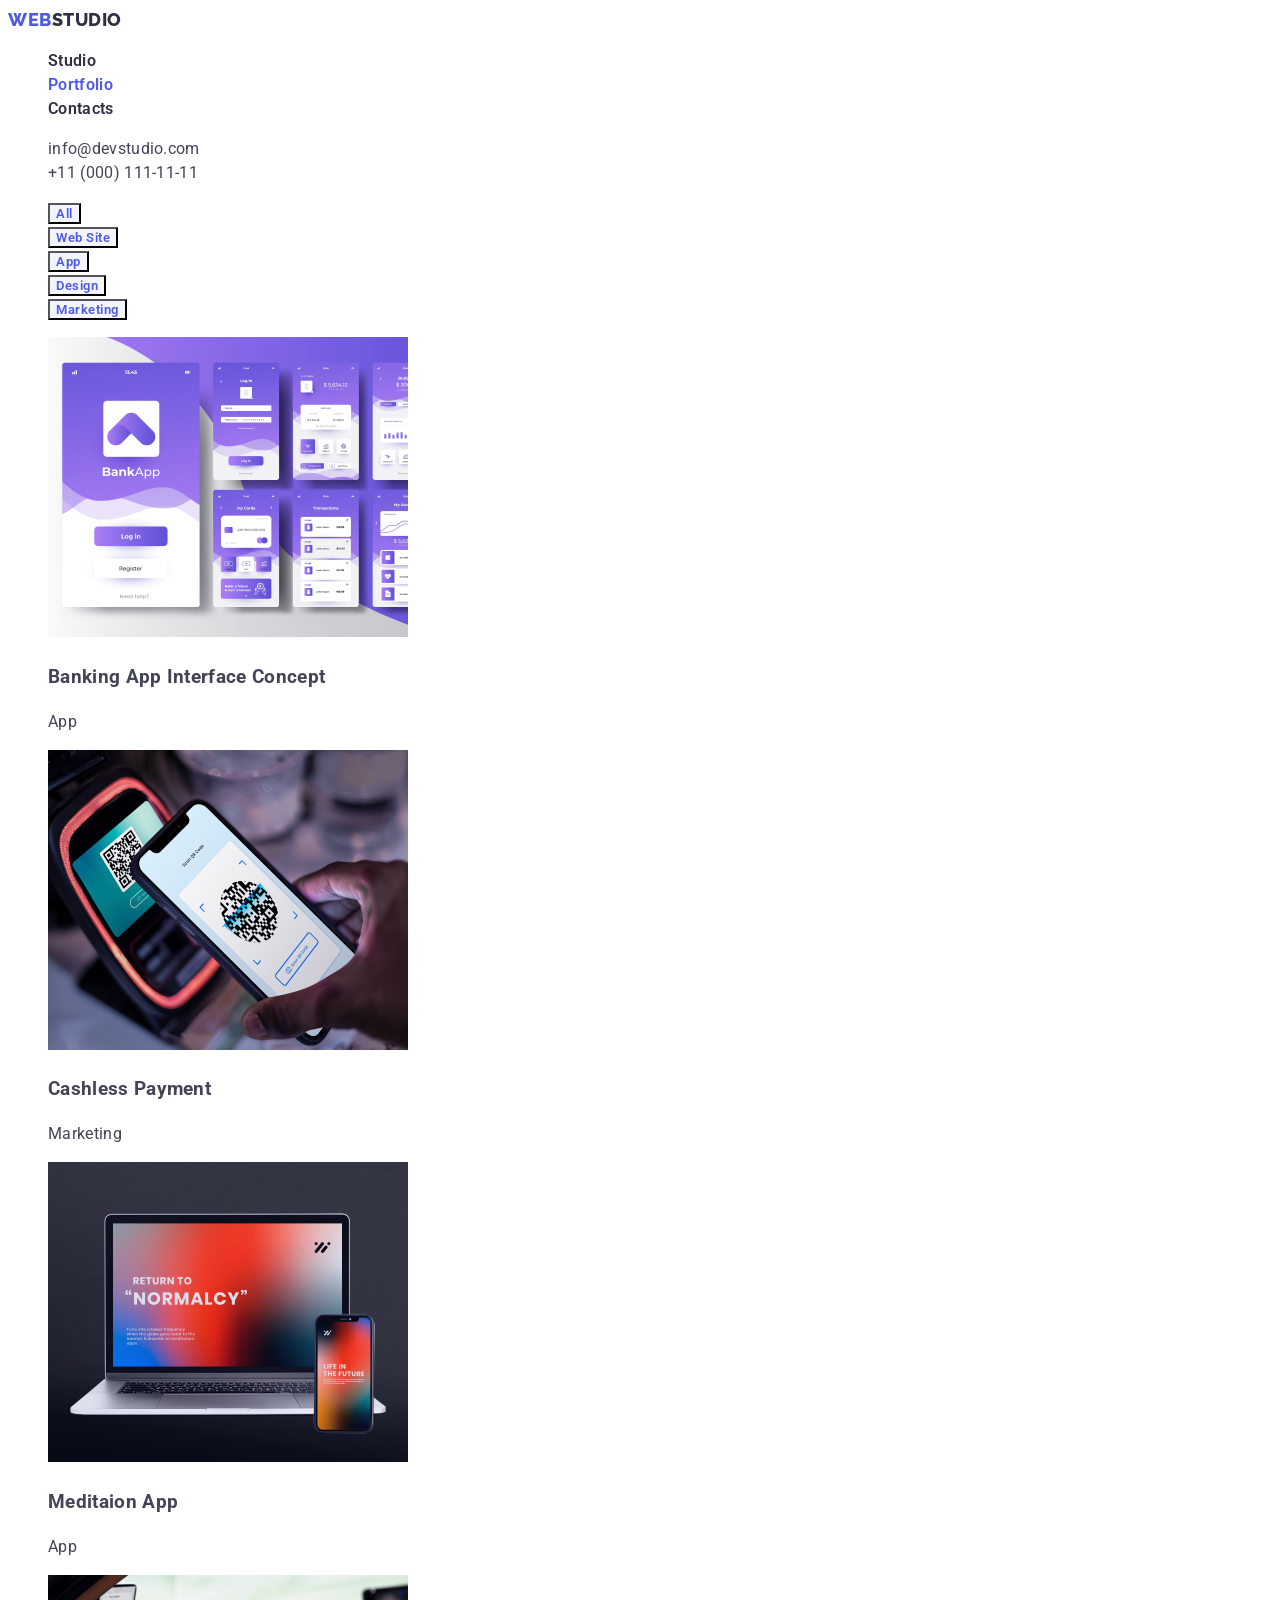
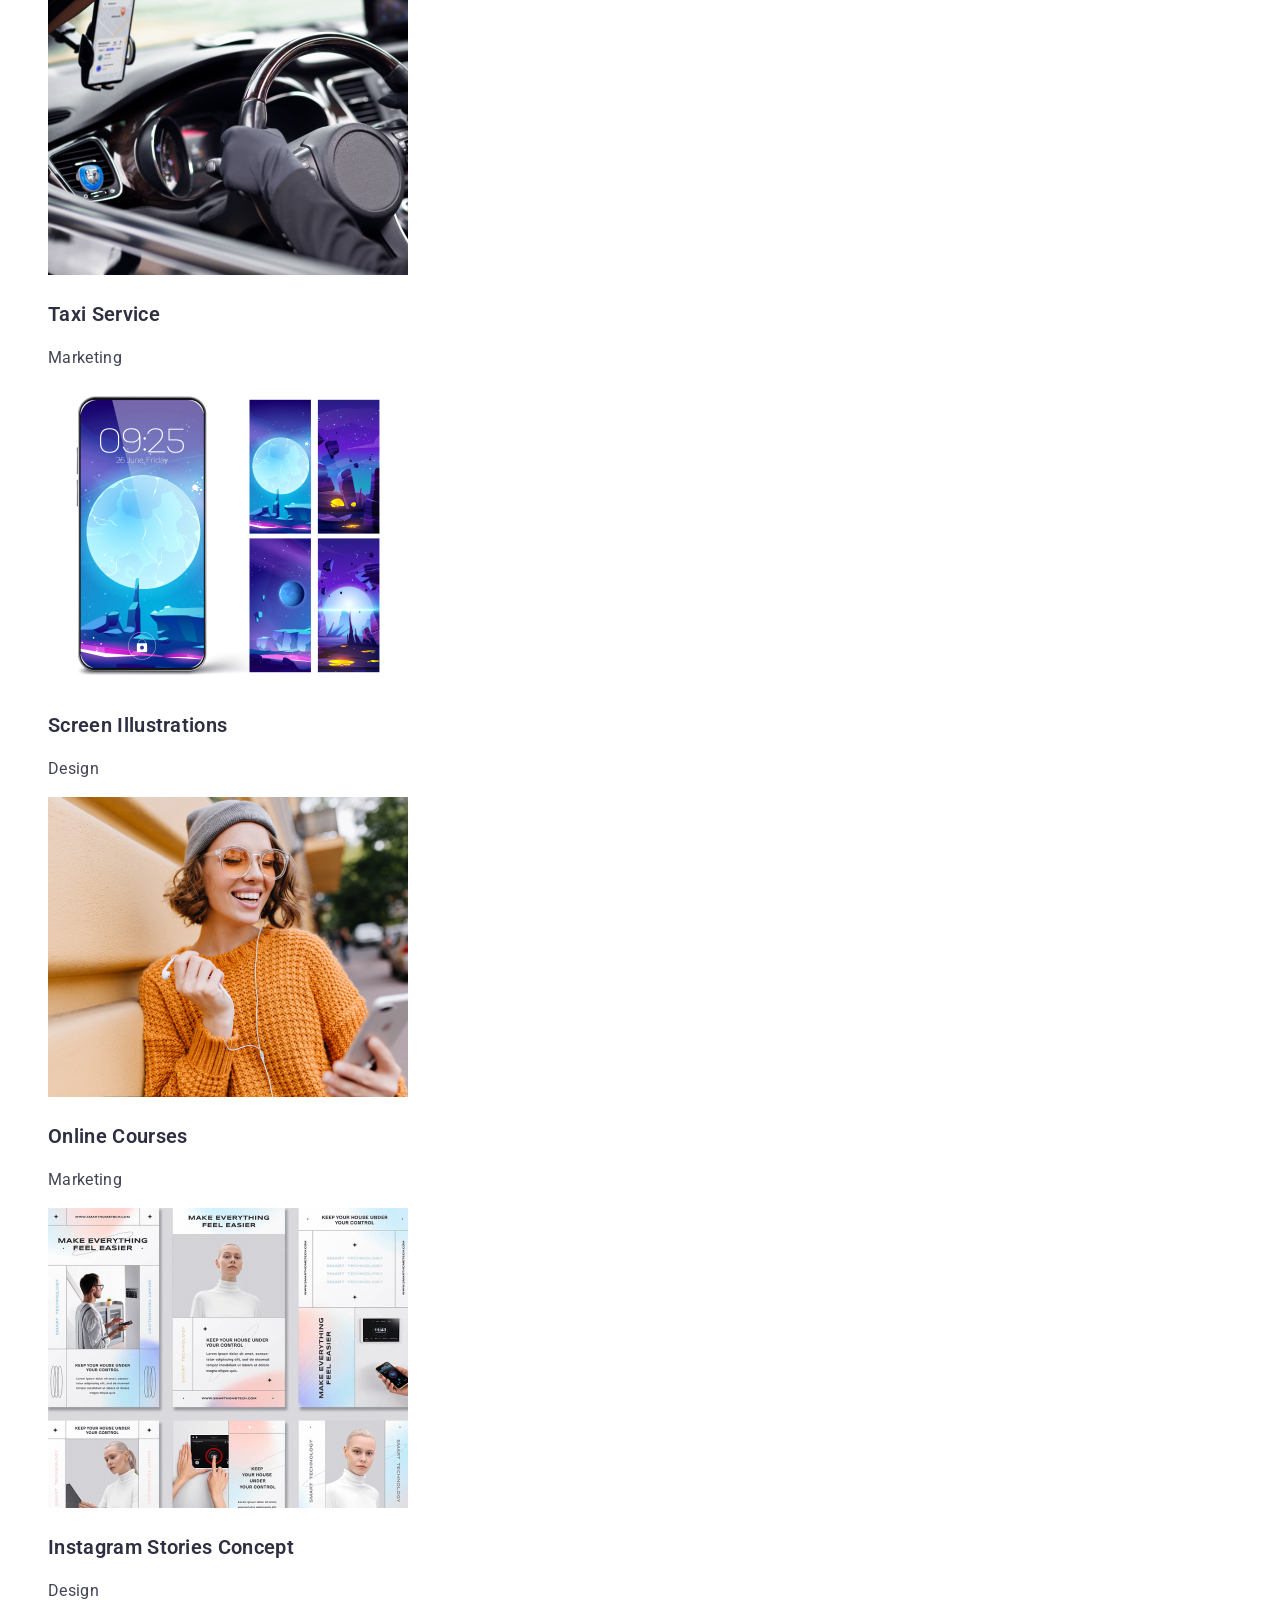
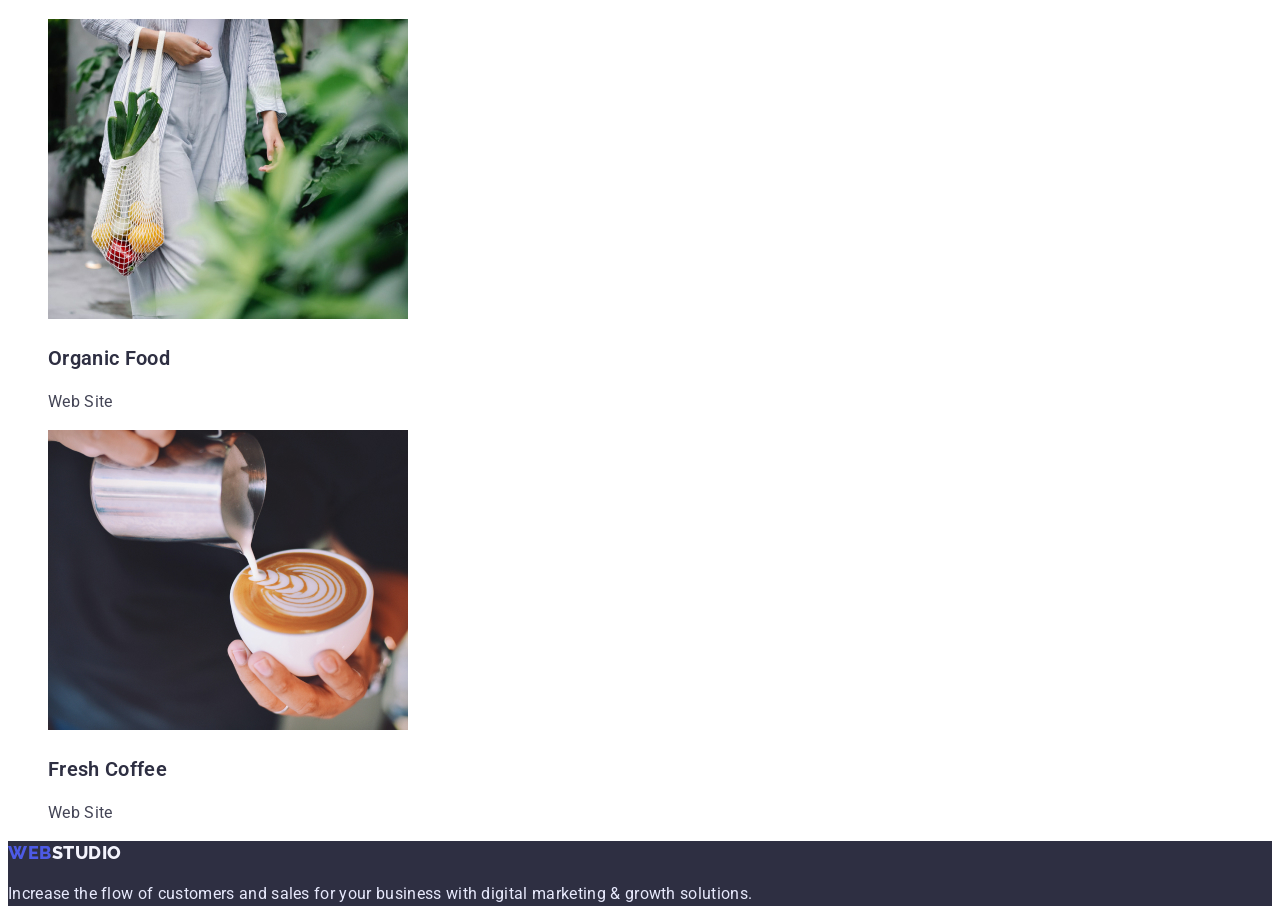
==== portfoilo.html @ b8b83fed "previous HW" ====
<!DOCTYPE html>
<html lang="en">
  <head>
    <meta charset="UTF-8" />
    <meta http-equiv="X-UA-Compatible" content="IE=edge" />
    <meta name="viewport" content="width=device-width, initial-scale=1.0" />
    <title>Document</title>
    <link rel="preconnect" href="https://fonts.googleapis.com" />
    <link rel="preconnect" href="https://fonts.gstatic.com" crossorigin />
    <link
      href="https://fonts.googleapis.com/css2?family=Raleway:wght@800&family=Roboto:wght@400;500;700;900&display=swap"
      rel="stylesheet"
    />
    <link rel="stylesheet" href="css/styles.css" />
  </head>
  <body>
    <header class="page-header">
      <nav>
        <!--Logo-->
        <a class="logo" href="./index.html">
          <span class="logo-part">Web</span>studio
        </a>
        <!--Navigation-->
        <ul class="site-nav list">
          <li><a href="./index.html" class="link">Studio</a></li>
          <li><a href="./portfoilo.html" class="link current">Portfolio</a></li>
          <li><a href="/" class="link">Contacts</a></li>
        </ul>
      </nav>
      <!--Contacts-->
      <ul class="contacts list">
        <li>
          <a href="mailto:info@devstudio.com" class="contacts-link"
            >info@devstudio.com</a
          >
        </li>
        <li>
          <a href="tel:+110001111111" class="contacts-link"
            >+11 (000) 111-11-11</a
          >
        </li>
      </ul>
    </header>

    <main>
      <section class="section">
        <h1 class="section-title secret-name">Portfolio</h1>
        <!--Filter-->
        <h2 class="section-title secret-name">Navigation</h2>
        <ul class="filter list">
          <li><button class="button secondary" type="button">All</button></li>
          <li>
            <button class="button secondary" type="button">Web Site</button>
          </li>
          <li><button class="button secondary" type="button">App</button></li>
          <li>
            <button class="button secondary" type="button">Design</button>
          </li>
          <li>
            <button class="button secondary" type="button">Marketing</button>
          </li>
        </ul>
        <!-- Work Illustrations -->
        <h2 class="section-title secret-name">Works</h2>
        <ul class="work-list list">
          <li>
            <img
              src="./images/banking_app.jpg"
              alt="Interface of banking app"
              width="360"
              height="300"
            />
            <h3>Banking App Interface Concept</h3>
            <p>App</p>
          </li>
          <li>
            <img
              src="./images/qr.jpg"
              alt="Scanning QR code"
              width="360"
              height="300"
            />
            <h3>Cashless Payment</h3>
            <p>Marketing</p>
          </li>
          <li>
            <img
              src="./images/meditaion_app_on_iphone_and_macbook.jpg"
              alt="App on gadjets"
              width="360"
              height="300"
            />
            <h3>Meditaion App</h3>
            <p>App</p>
          </li>
          <li>
            <img
              src="./images/driver_in_car.jpg"
              alt="Driver in taxi"
              width="360"
              height="300"
            />
            <h3 class="title">Taxi Service</h3>
            <p>Marketing</p>
          </li>
          <li>
            <img
              src="./images/screen_illustrations.jpg"
              alt="Screen Illustrations"
              width="360"
              height="300"
            />
            <h3 class="title">Screen Illustrations</h3>
            <p>Design</p>
          </li>
          <li>
            <img
              src="./images/girl_with_iphone.jpg"
              alt="Girl with iphone"
              width="360"
              height="300"
            />
            <h3 class="title">Online Courses</h3>
            <p>Marketing</p>
          </li>
          <li>
            <img
              src="./images/instagram_stories_concept.jpg"
              alt="Instagram Stories Concept"
              width="360"
              height="300"
            />
            <h3 class="title">Instagram Stories Concept</h3>
            <p>Design</p>
          </li>
          <li>
            <img
              src="./images/women_with_organic_food.jpg"
              alt="Women with organic food"
              width="360"
              height="300"
            />
            <h3 class="title">Organic Food</h3>
            <p>Web Site</p>
          </li>
          <li>
            <img
              src="./images/barista_making_coffe.jpg"
              alt="Barista making coffe"
              width="360"
              height="300"
            />
            <h3 class="title">Fresh Coffee</h3>
            <p>Web Site</p>
          </li>
        </ul>
      </section>
    </main>

    <footer class="footer">
      <!--Logo-->
      <a href="./index.html" class="footer-logo">
        <span class="logo-part">Web</span>studio
      </a>
      <p class="text">
        Increase the flow of customers and sales for your business with digital
        marketing & growth solutions.
      </p>
    </footer>
  </body>
</html>
---- css/styles.css ----
/* цвет основного текста #434455;
вторичный цвет текста #2E2F42;
белый #FFFFFF;
акцент #4D5AE5; 
Вторичный цвет фона #F4F4FD;
#E7E9FC;
*/

:root {
	--primary-text-color: #434455;
	--title-text-color: #2E2F42;
	--accent-color: #4D5AE5;
	--primary-white-color: #FFFFFF;
	--secondary-white-color: #F4F4FD;
	--footer-white-color: #E7E9FC;
	
	--main-font-family: Roboto,
		sans-serif;
	--main-font-size: 16px; 
	--main-line-height: 1.5;
	--section-title-font-size: 36px;
	--section-title-line-height: 1.11;
	--title-font-size: 20px;
	--title-line-height: 1.2;
	--main-letter-spacing: 0.02em;
	--btn-letter-spacing: 0.04em;
}

.list {
	list-style: none;
}

.secret-name {
	position: absolute;
	width: 1px;
	height: 1px;
	margin: -1px;
	padding: 0;
	overflow: hidden;
	border: 0;
	clip: rect(0 0 0 0);
}

body {
	color: var(--primary-text-color);
	background-color: var(--primary-white-color);
	font-family: var(--main-font-family);
	font-size: var(--main-font-size);
	line-height: var(--main-line-height);
	letter-spacing: var(--main-letter-spacing);
}

/* Logo */
.logo,
.footer-logo {
	color: var(--title-text-color);
	font-family: Raleway, sans-serif;
	font-weight: 800;
	font-size: 18px;
	line-height: 1.33;
	letter-spacing: 0.03em;
	text-transform: uppercase;
	text-decoration: none;
}

.logo-part {
	color: var(--accent-color);
}

/* Site nav */

.site-nav .link {
	color: var(--title-text-color);
	font-weight: 600;
	text-decoration: none;
}

.site-nav .link:hover,
.contacts-link:hover,
.site-nav .link:focus,
.contacts-link:focus {
	color: var(--accent-color);
}

.contacts-link {
	text-decoration: none;
	color: var(--primary-text-color)
}

.site-nav .link.current {
	color: var(--accent-color);
}

/* Index.html */

/* Hero */

.hero {
	background-color: var(--title-text-color);
}

.hero-title {
	color: var(--primary-white-color);
	font-weight: 600;
	font-size: 56px;
	line-height: 1.07;
	text-align: center;
}

/* Section */

.section-title {
	color: var(--title-text-color);
	font-weight: 600;
	font-size: var(--section-title-font-size);
	line-height: var(--section-title-line-height);
	text-align: center;
}

/* Features */

.descr-list .title {
	color: var(--title-text-color);
	font-weight: 600;
	font-size: var(--title-font-size);
	line-height: var(--title-line-height);
}


/* Our Team */

.team-list .title {
	color: var(--title-text-color);
	font-weight: 600;
	font-size: var(--title-font-size);
	line-height: var(--title-line-height);
}

.team {
	background-color: var(--secondary-white-color);
}

/* Portfolio.html */
/* Work Illustrations */

.work-list .title {
	color: var(--title-text-color);
	font-weight: 600;
	font-size: var(--title-font-size);
	line-height: var(--title-line-height);
}

/* Button */

.button {
	color: var(--title-text-color);
	background-color: var(--primary-white-color);
	font-family: inherit;
	cursor: pointer;
	font-weight: 600;
	letter-spacing: var(--btn-letter-spacing);
}

.button.primary {
	color: var(--primary-white-color);
	background-color: var(--accent-color);
}

.button.secondary {
	color: var(--accent-color);
	background-color: var(--secondary-white-color);
}

.button.primary:hover,
.button.primary:focus {
	color: var(--accent-color);
	background-color: var(--secondary-white-color)
}

.button.secondary:hover,
.button.secondary:focus {
	color: var(--primary-white-color);
	background-color: var(--accent-color);
}

/* Footer */

.footer-logo {
	color: var(--secondary-white-color);
}

.footer {
	background-color: var(--title-text-color);
}

.footer .text {
	color: var(--footer-white-color);
}
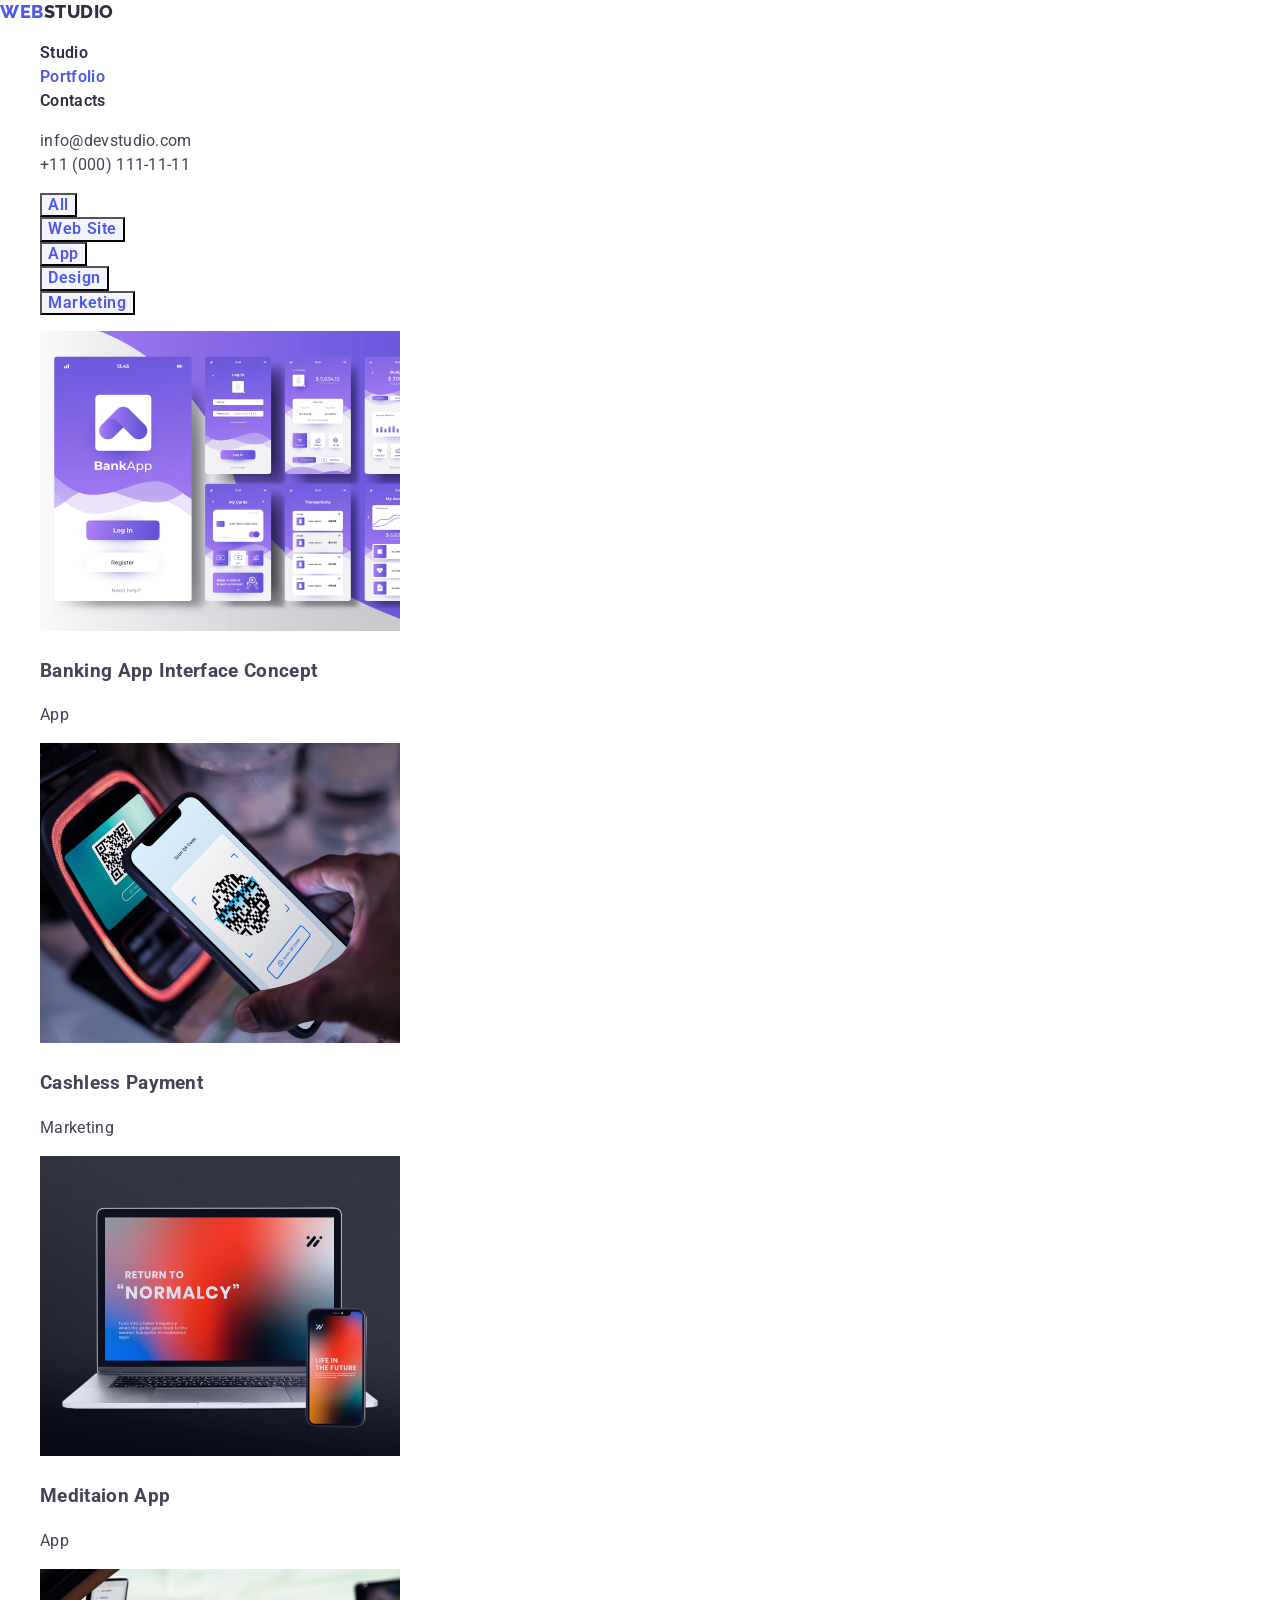
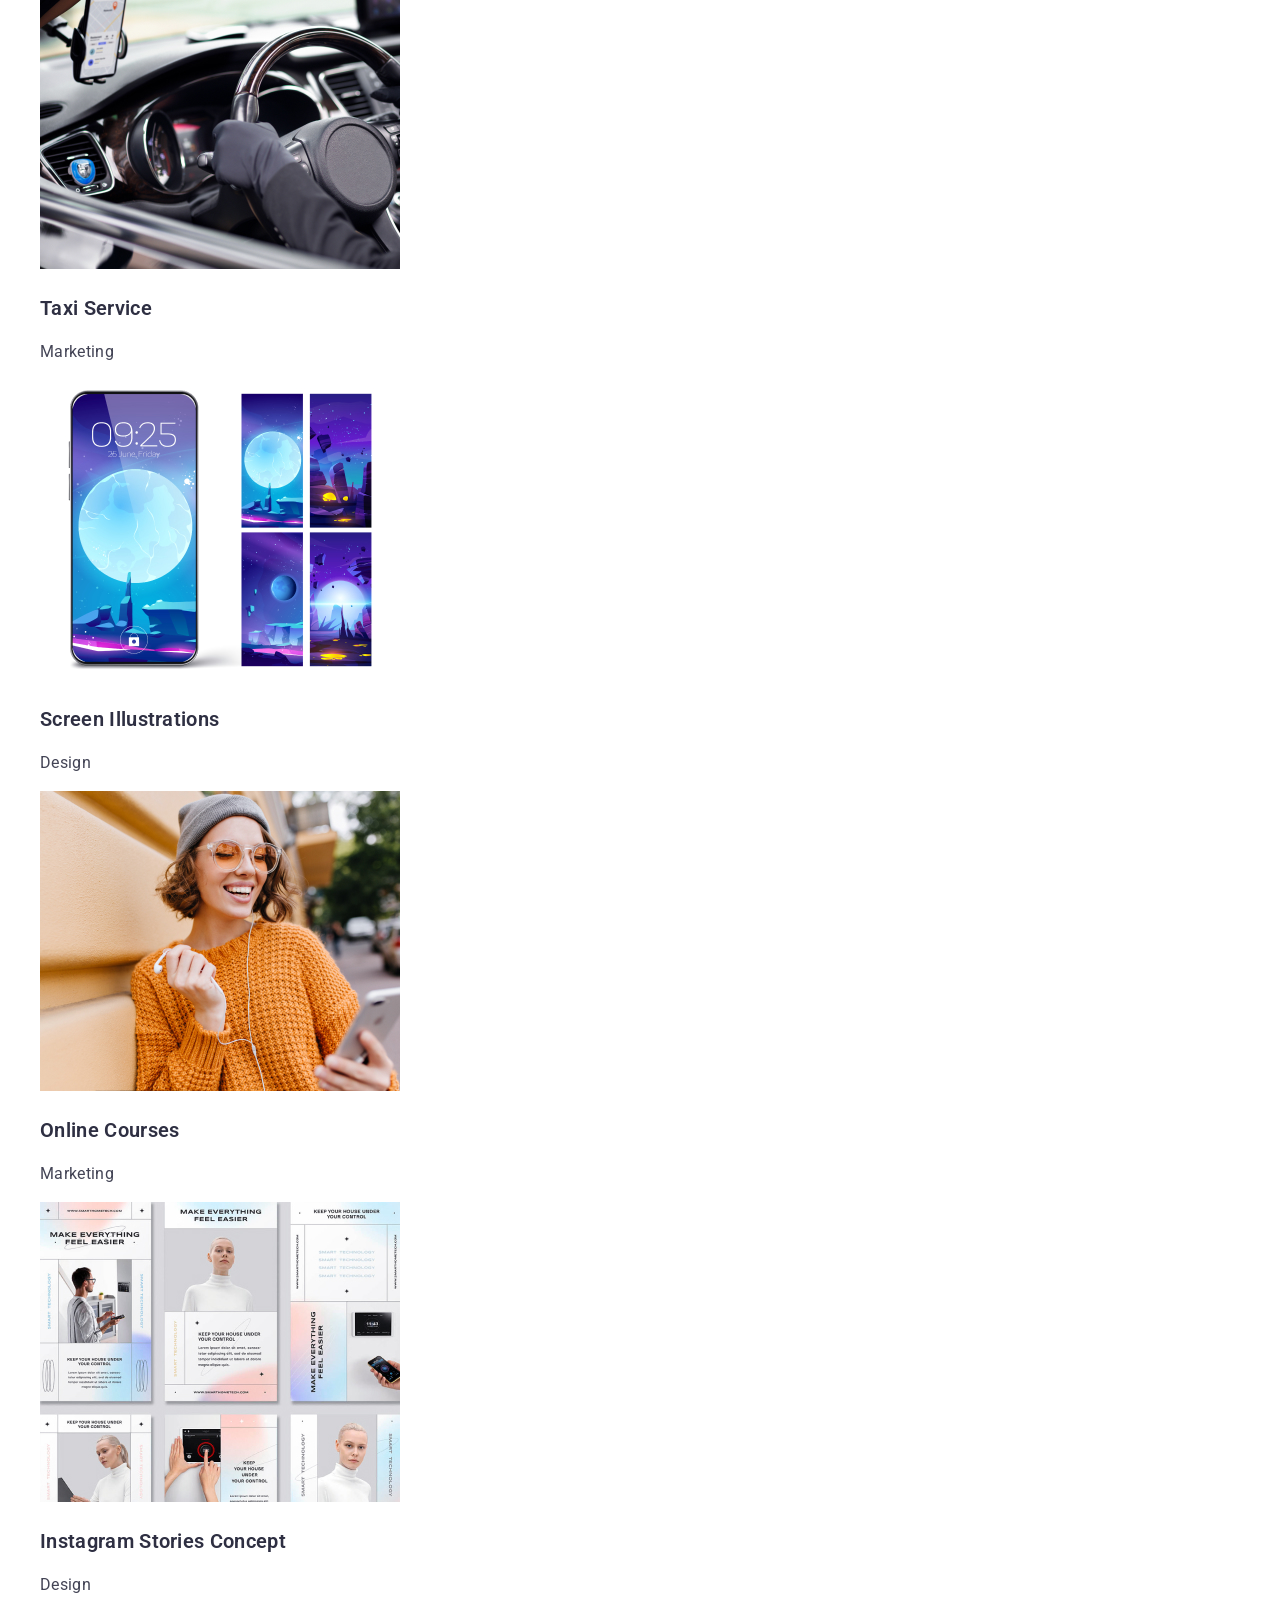
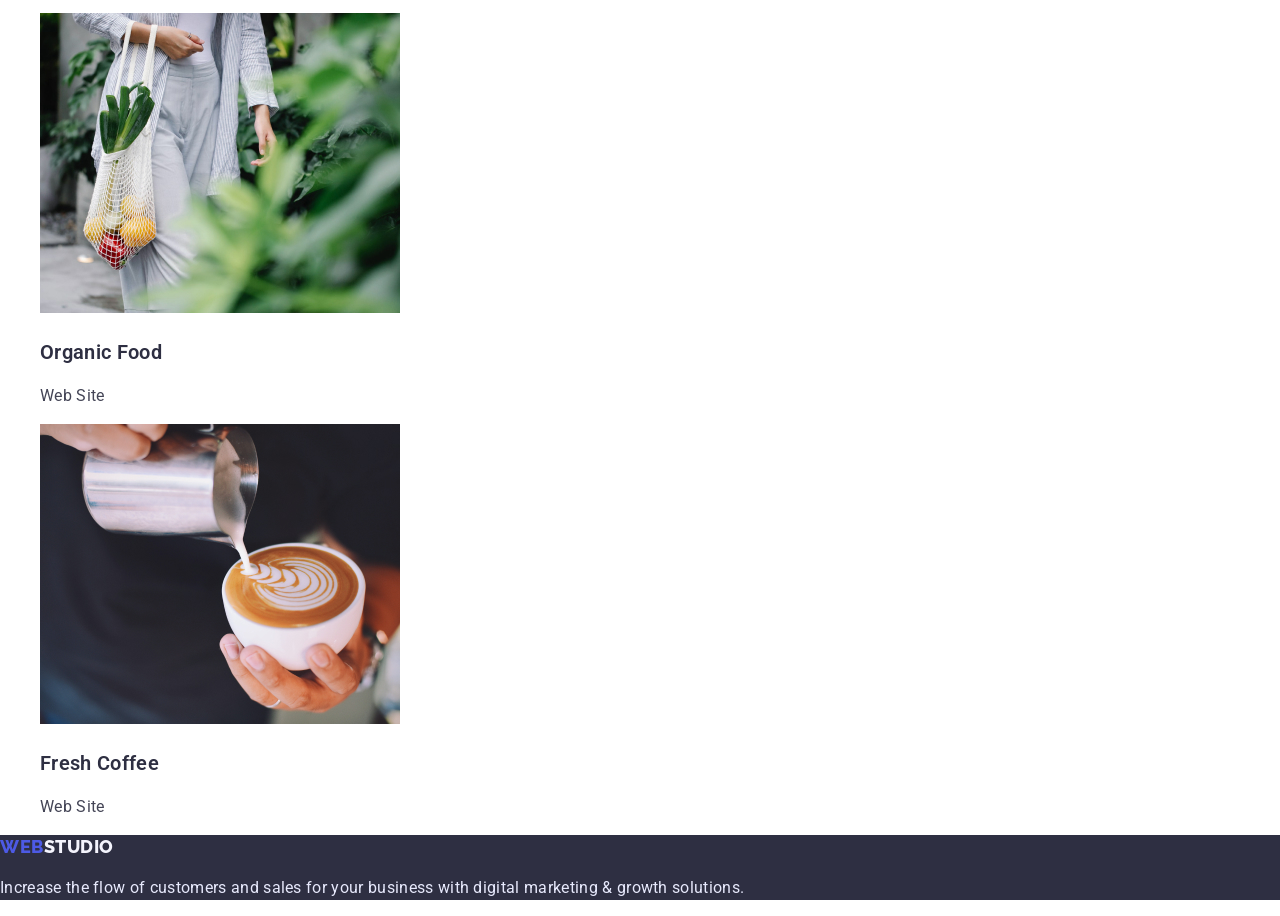
==== commit dac97243: "normalization" ====
--- a/portfoilo.html
+++ b/portfoilo.html
@@ -11,6 +11,7 @@
       href="https://fonts.googleapis.com/css2?family=Raleway:wght@800&family=Roboto:wght@400;500;700;900&display=swap"
       rel="stylesheet"
     />
+		<link rel="stylesheet" href="https://cdnjs.cloudflare.com/ajax/libs/modern-normalize/1.1.0/modern-normalize.min.css">
     <link rel="stylesheet" href="css/styles.css" />
   </head>
   <body>
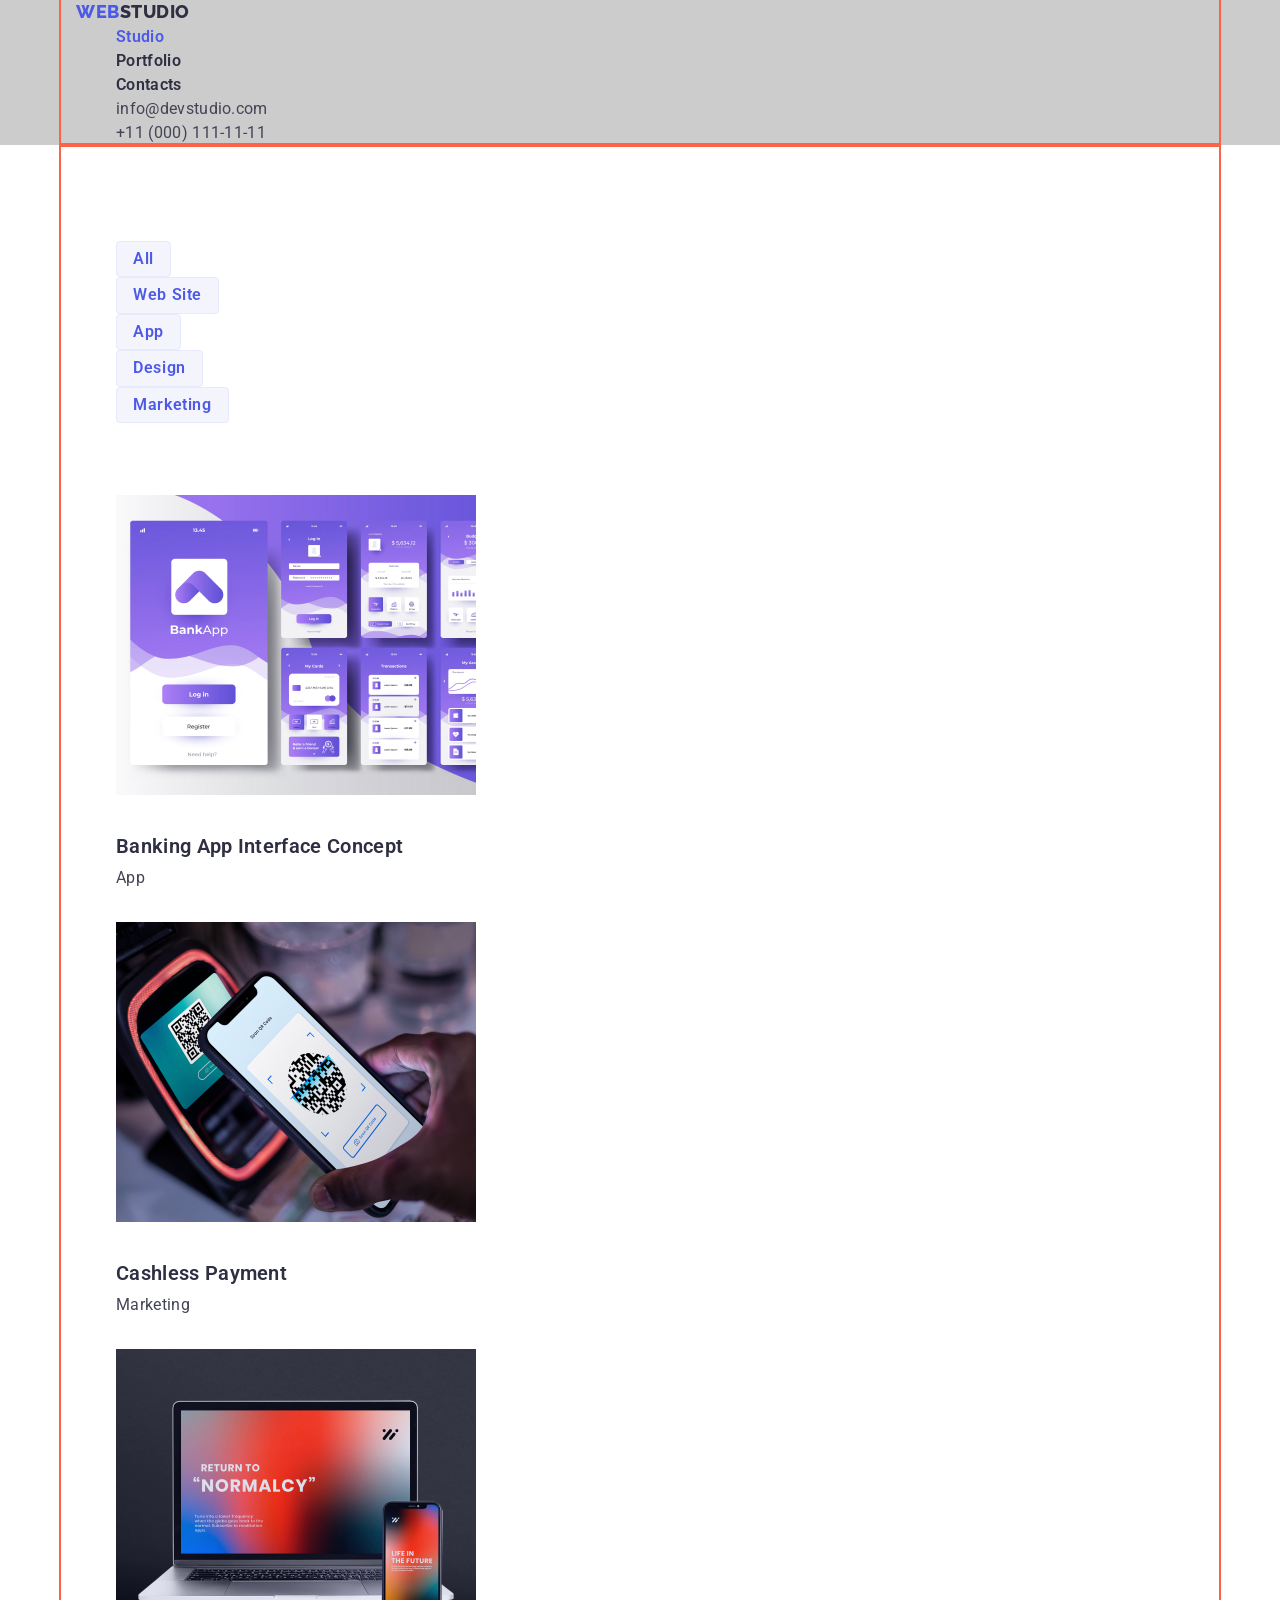
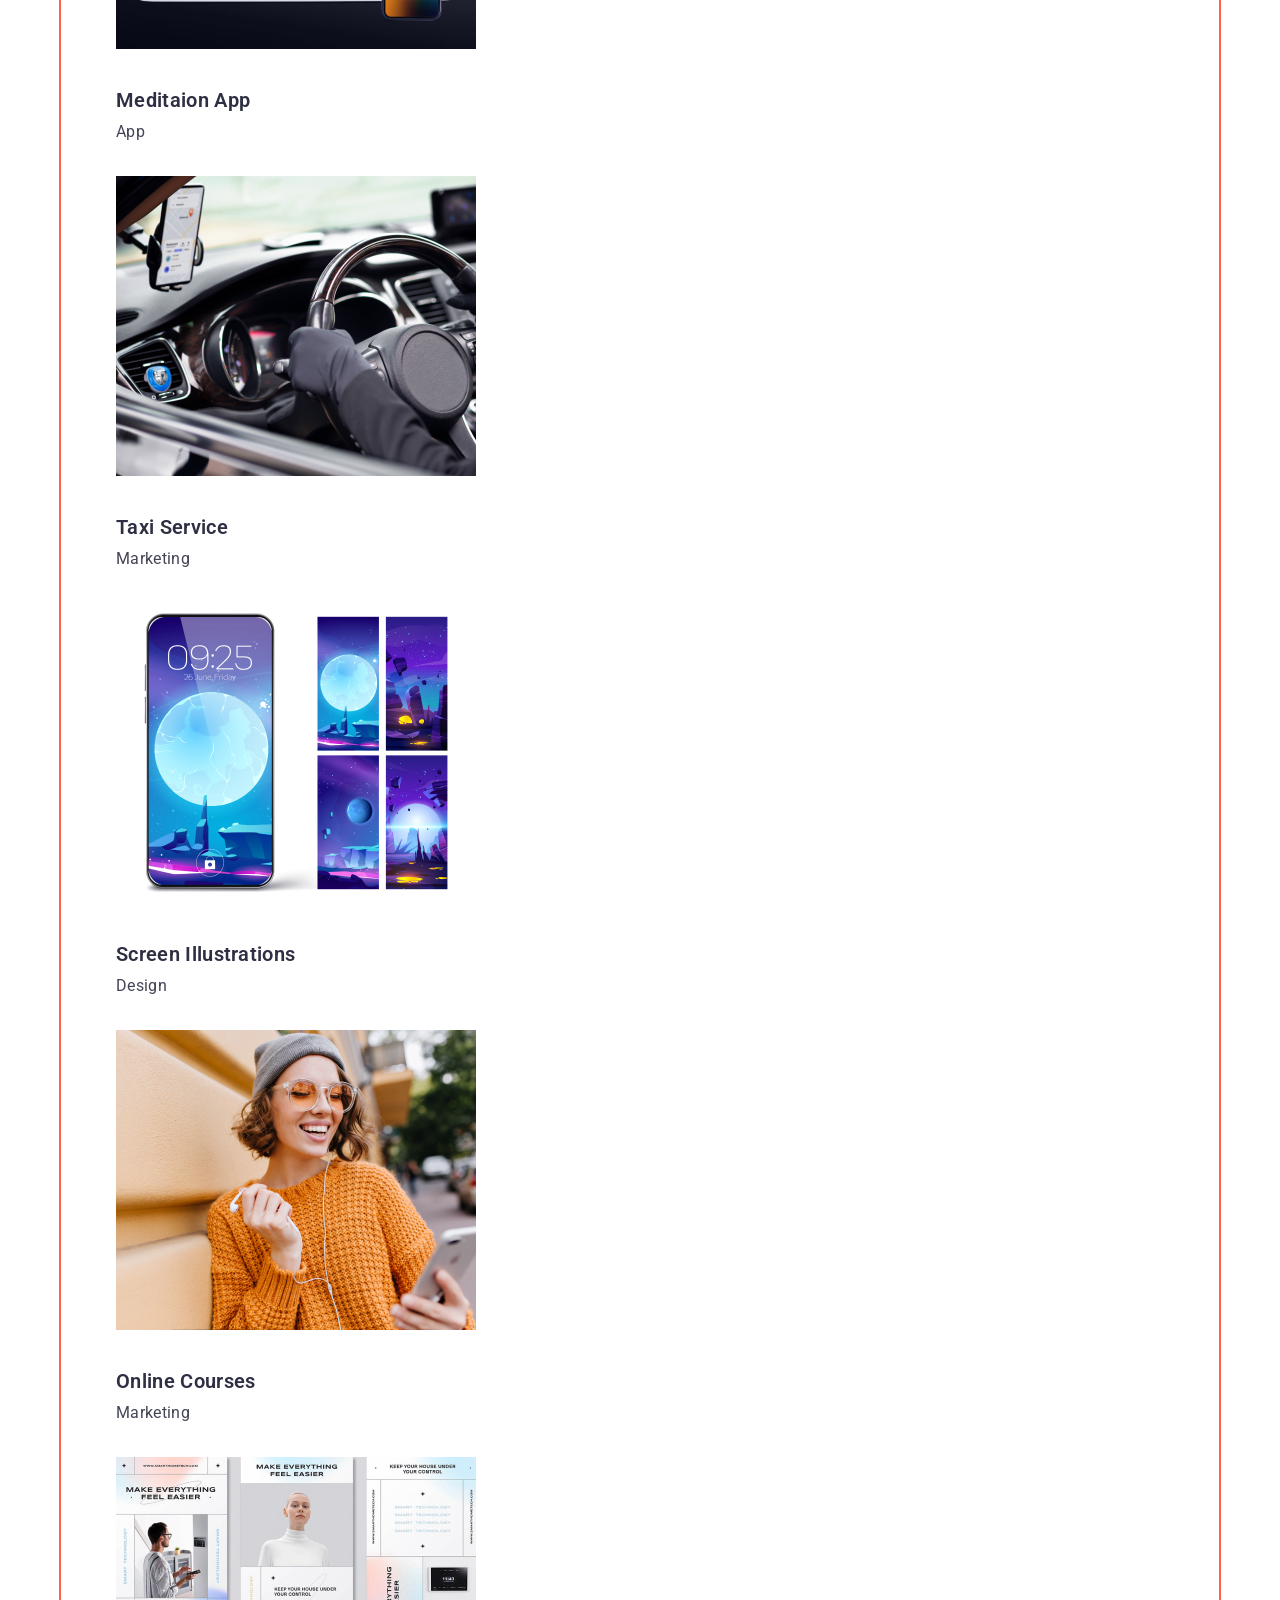
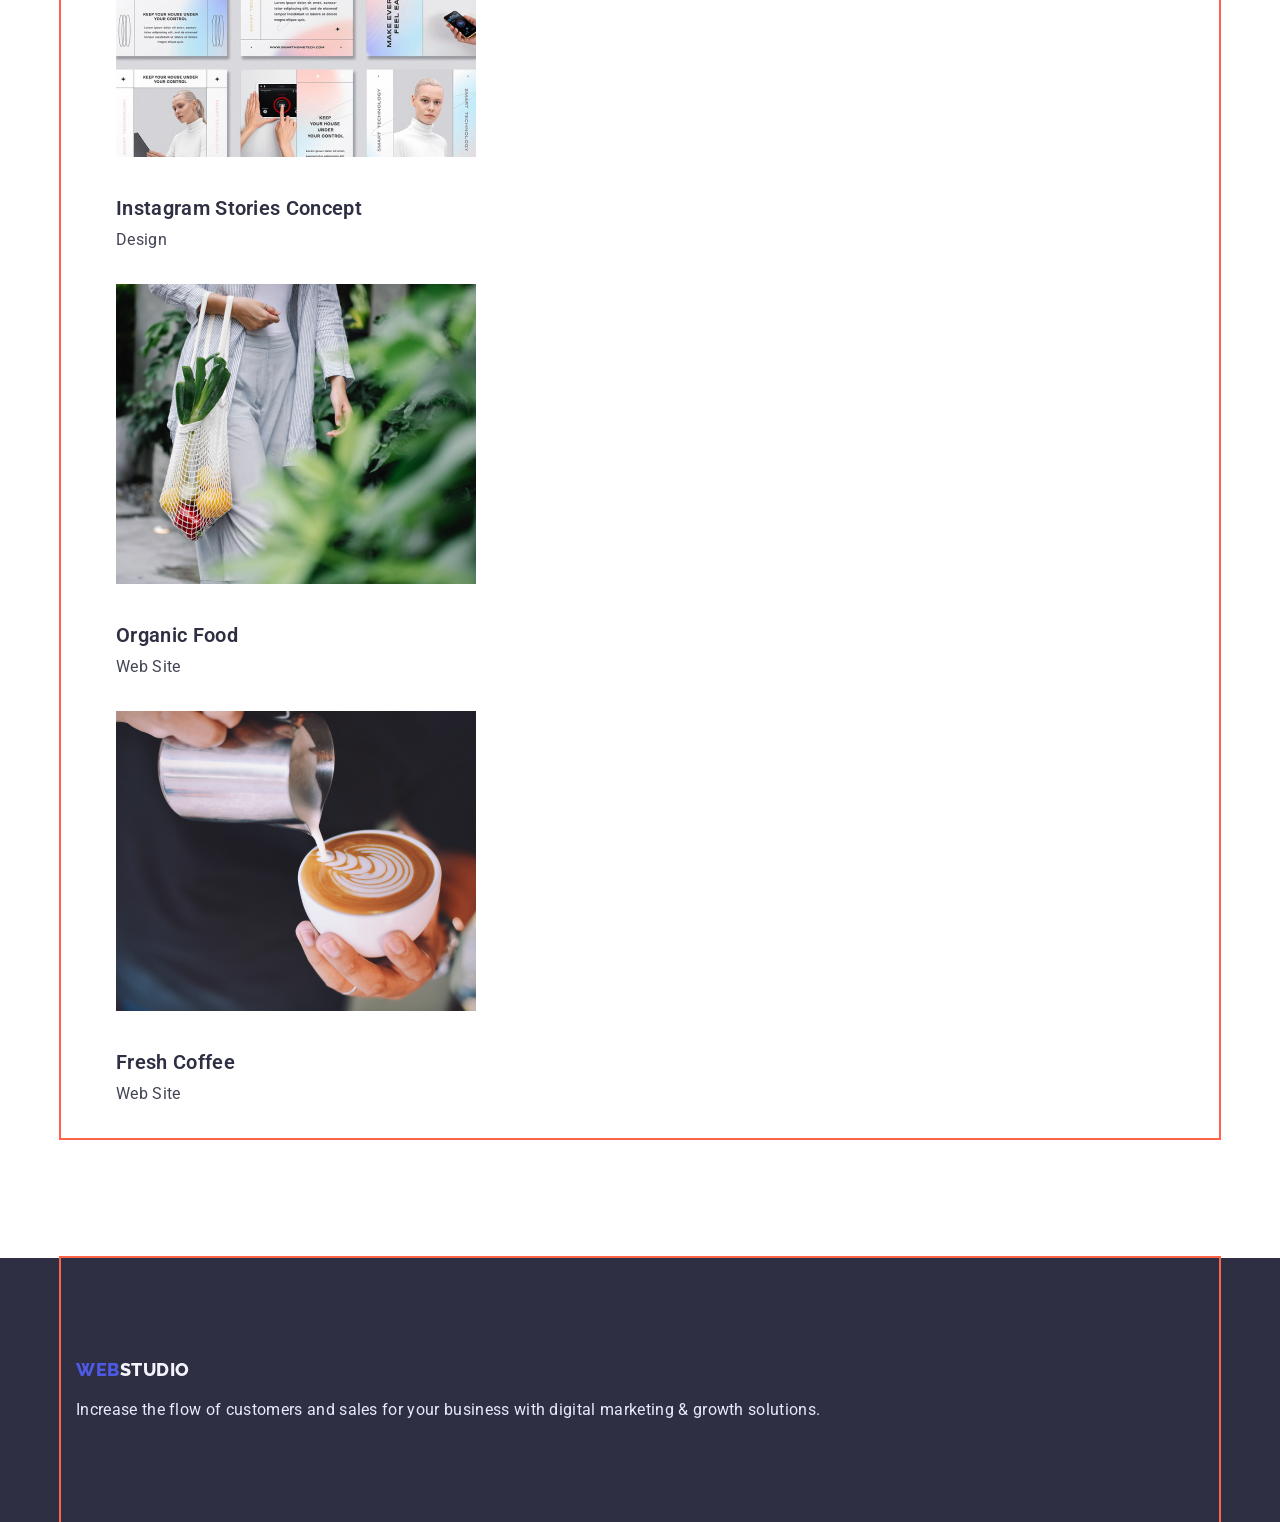
==== commit b46620a9: "css" ====
--- a/portfoilo.html
+++ b/portfoilo.html
@@ -11,162 +11,180 @@
       href="https://fonts.googleapis.com/css2?family=Raleway:wght@800&family=Roboto:wght@400;500;700;900&display=swap"
       rel="stylesheet"
     />
-		<link rel="stylesheet" href="https://cdnjs.cloudflare.com/ajax/libs/modern-normalize/1.1.0/modern-normalize.min.css">
+    <link
+      rel="stylesheet"
+      href="https://cdnjs.cloudflare.com/ajax/libs/modern-normalize/1.1.0/modern-normalize.min.css"
+    />
     <link rel="stylesheet" href="css/styles.css" />
   </head>
   <body>
     <header class="page-header">
-      <nav>
-        <!--Logo-->
-        <a class="logo" href="./index.html">
-          <span class="logo-part">Web</span>studio
-        </a>
-        <!--Navigation-->
-        <ul class="site-nav list">
-          <li><a href="./index.html" class="link">Studio</a></li>
-          <li><a href="./portfoilo.html" class="link current">Portfolio</a></li>
-          <li><a href="/" class="link">Contacts</a></li>
+      <div class="container">
+        <nav>
+          <!--Logo-->
+          <a class="logo" href="./index.html">
+            <span class="logo-part">Web</span>studio
+          </a>
+          <!--Navigation-->
+          <ul class="site-nav list">
+            <li><a href="./index.html" class="link current">Studio</a></li>
+            <li><a href="./portfoilo.html" class="link">Portfolio</a></li>
+            <li><a href="/" class="link">Contacts</a></li>
+          </ul>
+        </nav>
+        <!--Contacts-->
+        <ul class="contacts list">
+          <li>
+            <a href="mailto:info@devstudio.com" class="contacts-link"
+              >info@devstudio.com</a
+            >
+          </li>
+          <li>
+            <a href="tel:+110001111111" class="contacts-link"
+              >+11 (000) 111-11-11</a
+            >
+          </li>
         </ul>
-      </nav>
-      <!--Contacts-->
-      <ul class="contacts list">
-        <li>
-          <a href="mailto:info@devstudio.com" class="contacts-link"
-            >info@devstudio.com</a
-          >
-        </li>
-        <li>
-          <a href="tel:+110001111111" class="contacts-link"
-            >+11 (000) 111-11-11</a
-          >
-        </li>
-      </ul>
+      </div>
     </header>
 
     <main>
-      <section class="section">
-        <h1 class="section-title secret-name">Portfolio</h1>
-        <!--Filter-->
-        <h2 class="section-title secret-name">Navigation</h2>
-        <ul class="filter list">
-          <li><button class="button secondary" type="button">All</button></li>
-          <li>
-            <button class="button secondary" type="button">Web Site</button>
-          </li>
-          <li><button class="button secondary" type="button">App</button></li>
-          <li>
-            <button class="button secondary" type="button">Design</button>
-          </li>
-          <li>
-            <button class="button secondary" type="button">Marketing</button>
-          </li>
-        </ul>
-        <!-- Work Illustrations -->
-        <h2 class="section-title secret-name">Works</h2>
-        <ul class="work-list list">
-          <li>
-            <img
-              src="./images/banking_app.jpg"
-              alt="Interface of banking app"
-              width="360"
-              height="300"
-            />
-            <h3>Banking App Interface Concept</h3>
-            <p>App</p>
-          </li>
-          <li>
-            <img
-              src="./images/qr.jpg"
-              alt="Scanning QR code"
-              width="360"
-              height="300"
-            />
-            <h3>Cashless Payment</h3>
-            <p>Marketing</p>
-          </li>
-          <li>
-            <img
-              src="./images/meditaion_app_on_iphone_and_macbook.jpg"
-              alt="App on gadjets"
-              width="360"
-              height="300"
-            />
-            <h3>Meditaion App</h3>
-            <p>App</p>
-          </li>
-          <li>
-            <img
-              src="./images/driver_in_car.jpg"
-              alt="Driver in taxi"
-              width="360"
-              height="300"
-            />
-            <h3 class="title">Taxi Service</h3>
-            <p>Marketing</p>
-          </li>
-          <li>
-            <img
-              src="./images/screen_illustrations.jpg"
-              alt="Screen Illustrations"
-              width="360"
-              height="300"
-            />
-            <h3 class="title">Screen Illustrations</h3>
-            <p>Design</p>
-          </li>
-          <li>
-            <img
-              src="./images/girl_with_iphone.jpg"
-              alt="Girl with iphone"
-              width="360"
-              height="300"
-            />
-            <h3 class="title">Online Courses</h3>
-            <p>Marketing</p>
-          </li>
-          <li>
-            <img
-              src="./images/instagram_stories_concept.jpg"
-              alt="Instagram Stories Concept"
-              width="360"
-              height="300"
-            />
-            <h3 class="title">Instagram Stories Concept</h3>
-            <p>Design</p>
-          </li>
-          <li>
-            <img
-              src="./images/women_with_organic_food.jpg"
-              alt="Women with organic food"
-              width="360"
-              height="300"
-            />
-            <h3 class="title">Organic Food</h3>
-            <p>Web Site</p>
-          </li>
-          <li>
-            <img
-              src="./images/barista_making_coffe.jpg"
-              alt="Barista making coffe"
-              width="360"
-              height="300"
-            />
-            <h3 class="title">Fresh Coffee</h3>
-            <p>Web Site</p>
-          </li>
-        </ul>
+      <section class="section no-toppadding">
+        <div class="container">
+          <h1 class="section-title secret-name">Portfolio</h1>
+          <!--Filter-->
+          <h2 class="section-title secret-name">Navigation</h2>
+          <ul class="filter list">
+            <li><button class="button secondary" type="button">All</button></li>
+            <li>
+              <button class="button secondary" type="button">Web Site</button>
+            </li>
+            <li><button class="button secondary" type="button">App</button></li>
+            <li>
+              <button class="button secondary" type="button">Design</button>
+            </li>
+            <li>
+              <button class="button secondary" type="button">Marketing</button>
+            </li>
+          </ul>
+          <!-- Work Illustrations -->
+          <h2 class="section-title secret-name">Works</h2>
+          <ul class="work-list list">
+            <li>
+              <img
+                class="image"
+                src="./images/banking_app.jpg"
+                alt="Interface of banking app"
+                width="360"
+                height="300"
+              />
+              <h3 class="title">Banking App Interface Concept</h3>
+              <p>App</p>
+            </li>
+            <li>
+              <img
+                class="image"
+                src="./images/qr.jpg"
+                alt="Scanning QR code"
+                width="360"
+                height="300"
+              />
+              <h3 class="title">Cashless Payment</h3>
+              <p>Marketing</p>
+            </li>
+            <li>
+              <img
+                class="image"
+                src="./images/meditaion_app_on_iphone_and_macbook.jpg"
+                alt="App on gadjets"
+                width="360"
+                height="300"
+              />
+              <h3 class="title">Meditaion App</h3>
+              <p>App</p>
+            </li>
+            <li>
+              <img
+                class="image"
+                src="./images/driver_in_car.jpg"
+                alt="Driver in taxi"
+                width="360"
+                height="300"
+              />
+              <h3 class="title">Taxi Service</h3>
+              <p>Marketing</p>
+            </li>
+            <li>
+              <img
+                class="image"
+                src="./images/screen_illustrations.jpg"
+                alt="Screen Illustrations"
+                width="360"
+                height="300"
+              />
+              <h3 class="title">Screen Illustrations</h3>
+              <p>Design</p>
+            </li>
+            <li>
+              <img
+                class="image"
+                src="./images/girl_with_iphone.jpg"
+                alt="Girl with iphone"
+                width="360"
+                height="300"
+              />
+              <h3 class="title">Online Courses</h3>
+              <p>Marketing</p>
+            </li>
+            <li>
+              <img
+                class="image"
+                src="./images/instagram_stories_concept.jpg"
+                alt="Instagram Stories Concept"
+                width="360"
+                height="300"
+              />
+              <h3 class="title">Instagram Stories Concept</h3>
+              <p>Design</p>
+            </li>
+            <li>
+              <img
+                class="image"
+                src="./images/women_with_organic_food.jpg"
+                alt="Women with organic food"
+                width="360"
+                height="300"
+              />
+              <h3 class="title">Organic Food</h3>
+              <p>Web Site</p>
+            </li>
+            <li>
+              <img
+                class="image"
+                src="./images/barista_making_coffe.jpg"
+                alt="Barista making coffe"
+                width="360"
+                height="300"
+              />
+              <h3 class="title">Fresh Coffee</h3>
+              <p>Web Site</p>
+            </li>
+          </ul>
+        </div>
       </section>
     </main>
 
     <footer class="footer">
-      <!--Logo-->
-      <a href="./index.html" class="footer-logo">
-        <span class="logo-part">Web</span>studio
-      </a>
-      <p class="text">
-        Increase the flow of customers and sales for your business with digital
-        marketing & growth solutions.
-      </p>
+      <div class="container">
+        <!--Logo-->
+        <a href="./index.html" class="footer-logo">
+          <span class="logo-part">Web</span>studio
+        </a>
+        <p class="text">
+          Increase the flow of customers and sales for your business with
+          digital marketing & growth solutions.
+        </p>
+      </div>
     </footer>
   </body>
 </html>
--- a/css/styles.css
+++ b/css/styles.css
@@ -13,10 +13,10 @@
 	--primary-white-color: #FFFFFF;
 	--secondary-white-color: #F4F4FD;
 	--footer-white-color: #E7E9FC;
-	
+
 	--main-font-family: Roboto,
 		sans-serif;
-	--main-font-size: 16px; 
+	--main-font-size: 16px;
 	--main-line-height: 1.5;
 	--section-title-font-size: 36px;
 	--section-title-line-height: 1.11;
@@ -41,6 +41,18 @@
 	clip: rect(0 0 0 0);
 }
 
+h1,
+h2,
+h3,
+h4,
+h5,
+h6,
+p,
+ul {
+	margin-top: 0;
+	margin-bottom: 0;
+}
+
 body {
 	color: var(--primary-text-color);
 	background-color: var(--primary-white-color);
@@ -50,6 +62,16 @@
 	letter-spacing: var(--main-letter-spacing);
 }
 
+.container {
+	padding-left: 15px;
+	padding-right: 15px;
+	margin-left: auto;
+	margin-right: auto;
+	width: 1158px;
+
+	outline: 2px solid tomato;
+}
+
 /* Logo */
 .logo,
 .footer-logo {
@@ -67,6 +89,11 @@
 	color: var(--accent-color);
 }
 
+/* Page header */
+.page-header {
+	background-color: #ccc;
+}
+
 /* Site nav */
 
 .site-nav .link {
@@ -97,17 +124,28 @@
 
 .hero {
 	background-color: var(--title-text-color);
+	text-align: center;
 }
 
 .hero-title {
+	margin-top: 0;
+	margin-bottom: 48px;
 	color: var(--primary-white-color);
 	font-weight: 600;
 	font-size: 56px;
 	line-height: 1.07;
-	text-align: center;
 }
 
 /* Section */
+
+.section {
+	padding-top: 120px;
+	padding-bottom: 120px;
+}
+
+.section.no-toppadding {
+	padding-top: 0;
+}
 
 .section-title {
 	color: var(--title-text-color);
@@ -115,50 +153,61 @@
 	font-size: var(--section-title-font-size);
 	line-height: var(--section-title-line-height);
 	text-align: center;
-}
-
-/* Features */
-
-.descr-list .title {
+	margin-bottom: 72px;
+}
+
+/* Features, Team, Examples */
+
+.descr-list .title,
+.team-list .title,
+.work-list .title {
 	color: var(--title-text-color);
 	font-weight: 600;
 	font-size: var(--title-font-size);
 	line-height: var(--title-line-height);
-}
-
-
-/* Our Team */
-
-.team-list .title {
-	color: var(--title-text-color);
-	font-weight: 600;
-	font-size: var(--title-font-size);
-	line-height: var(--title-line-height);
+	margin-bottom: 8px;
+}
+
+.filter {
+	padding-top: 96px;
+	padding-bottom: 72px;
 }
 
 .team {
 	background-color: var(--secondary-white-color);
 }
 
-/* Portfolio.html */
-/* Work Illustrations */
-
-.work-list .title {
-	color: var(--title-text-color);
-	font-weight: 600;
-	font-size: var(--title-font-size);
-	line-height: var(--title-line-height);
+.card {
+	background-color: var(--primary-white-color);
+	width: 264px;
+	outline: 2px solid tomato;
+}
+
+.card>p,
+.work-list p {
+	padding-bottom: 32px;
+}
+
+.image {
+	margin-bottom: 32px;
 }
 
 /* Button */
 
 .button {
+	padding: 8px 16px;
+	border: 1px solid transparent;
+	border-radius: 4px;
 	color: var(--title-text-color);
 	background-color: var(--primary-white-color);
-	font-family: inherit;
 	cursor: pointer;
 	font-weight: 600;
 	letter-spacing: var(--btn-letter-spacing);
+}
+
+.button.primary {
+	box-shadow: 0px 4px 4px rgba(0, 0, 0, 0.15);
+	padding: 16px 32px;
 }
 
 .button.primary {
@@ -169,24 +218,31 @@
 .button.secondary {
 	color: var(--accent-color);
 	background-color: var(--secondary-white-color);
+	border-color: var(--footer-white-color);
 }
 
 .button.primary:hover,
 .button.primary:focus {
 	color: var(--accent-color);
-	background-color: var(--secondary-white-color)
+	background-color: var(--secondary-white-color);
+	border-color: var(--footer-white-color);
 }
 
 .button.secondary:hover,
 .button.secondary:focus {
+	box-shadow: 0px 3px 1px rgba(0, 0, 0, 0.1), 0px 2px 1px rgba(0, 0, 0, 0.08), 0px 2px 2px rgba(0, 0, 0, 0.12);
 	color: var(--primary-white-color);
 	background-color: var(--accent-color);
+	border-color: var(--accent-color);
 }
 
 /* Footer */
 
 .footer-logo {
+	display: inline-block;
 	color: var(--secondary-white-color);
+	margin-bottom: 16px;
+	margin-top: 100px;
 }
 
 .footer {
@@ -195,4 +251,5 @@
 
 .footer .text {
 	color: var(--footer-white-color);
+	padding-bottom: 100px;
 }
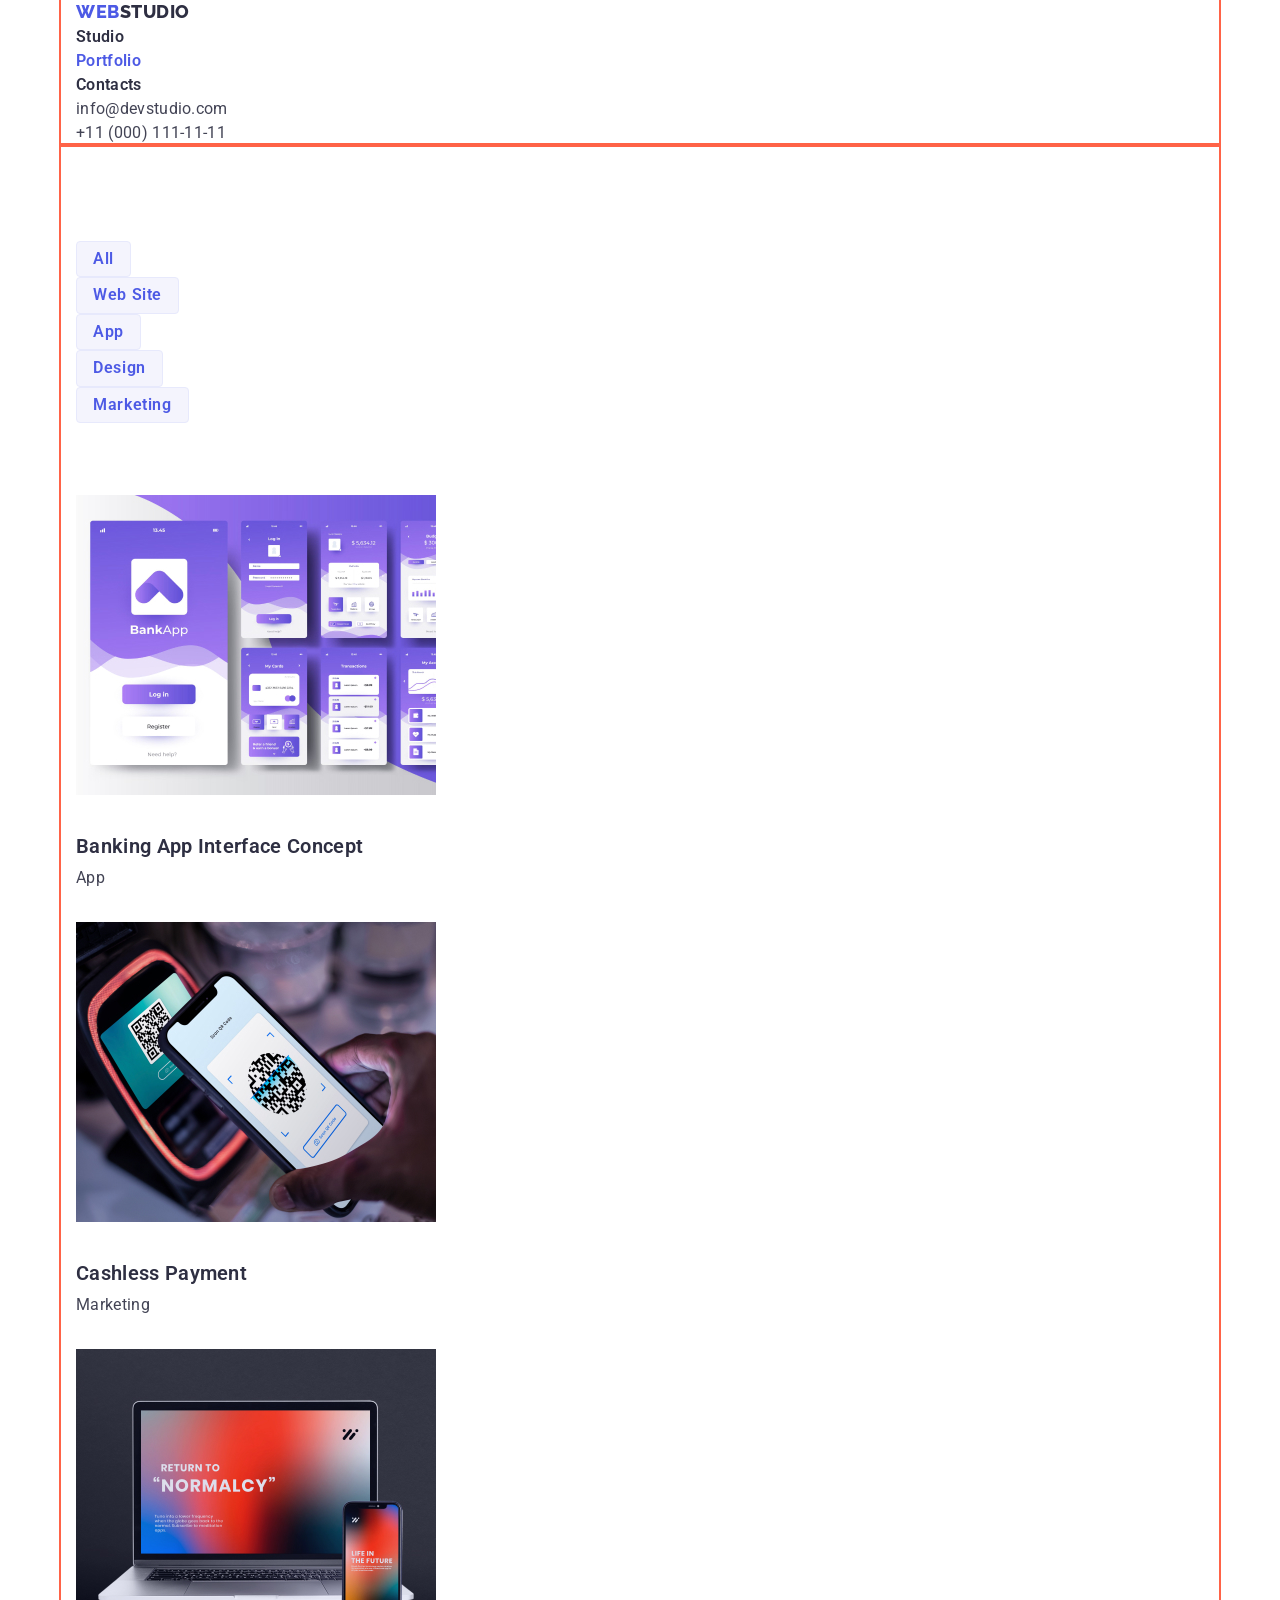
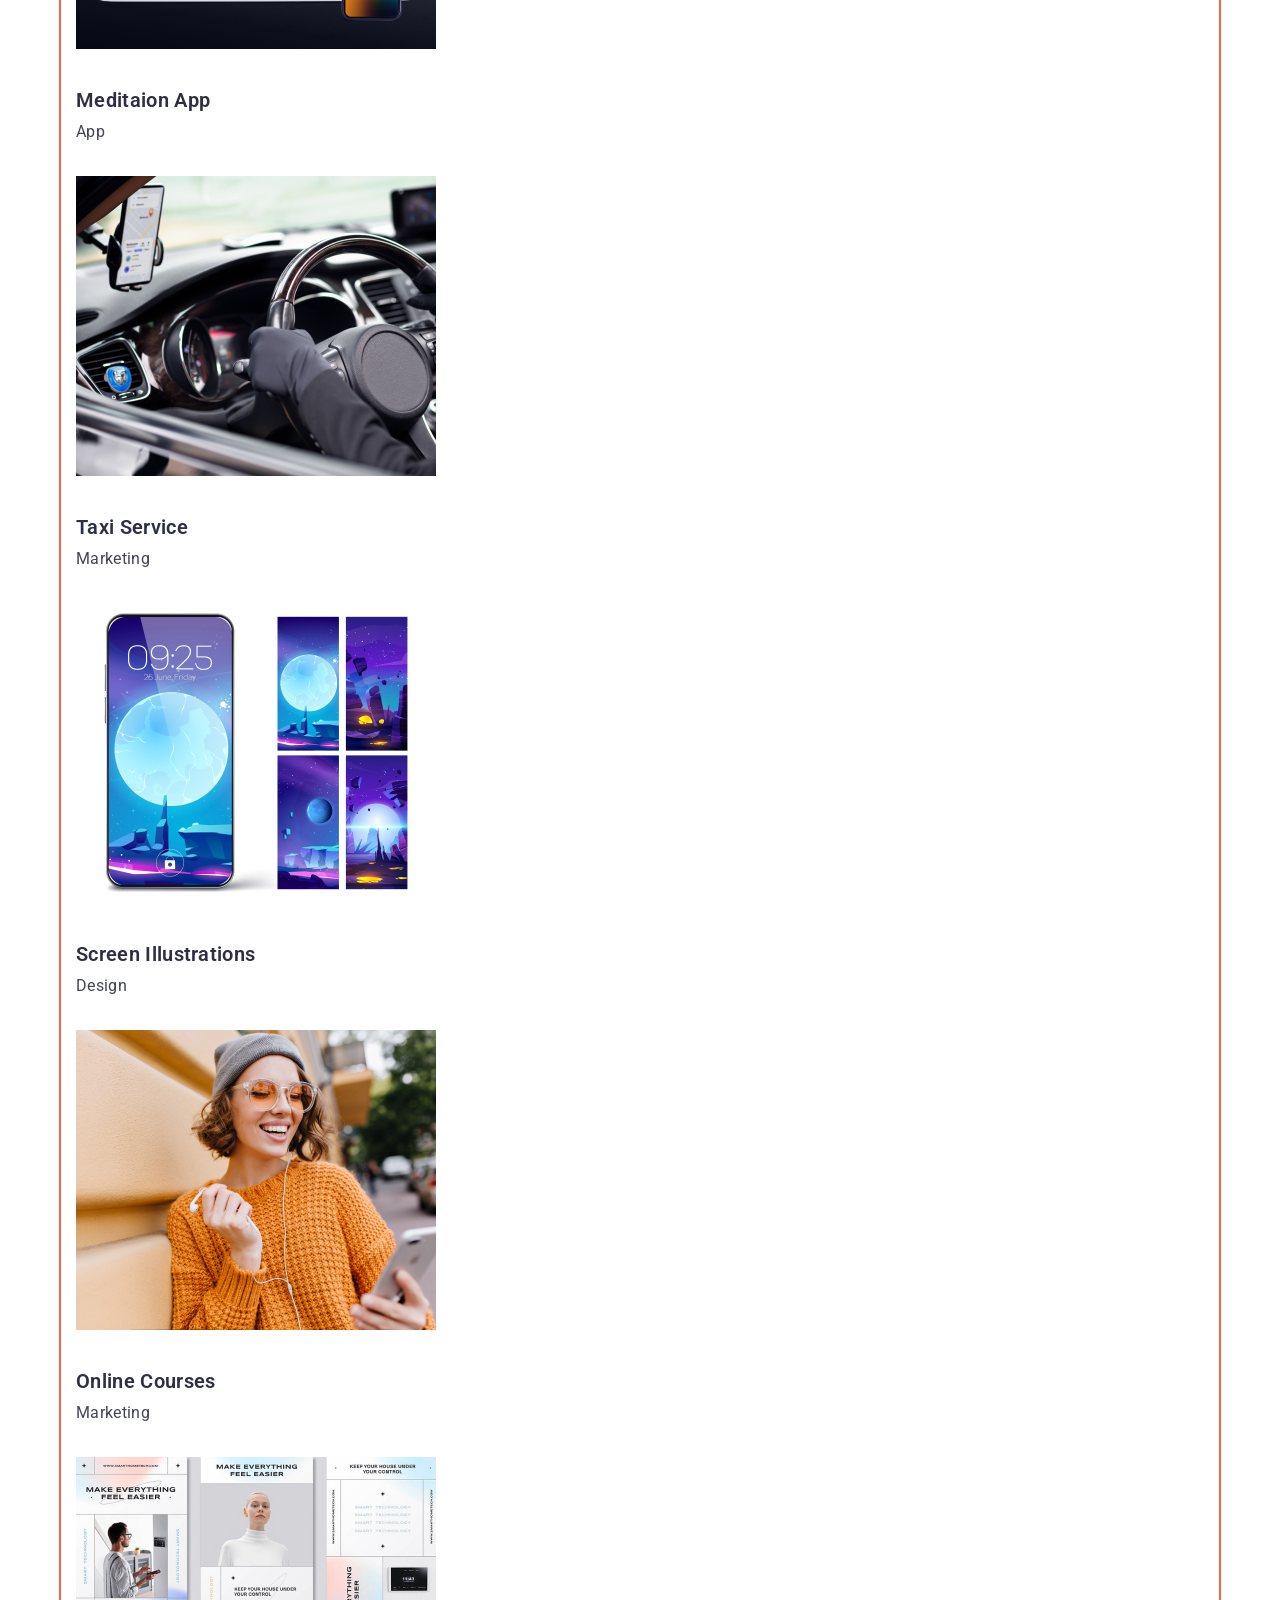
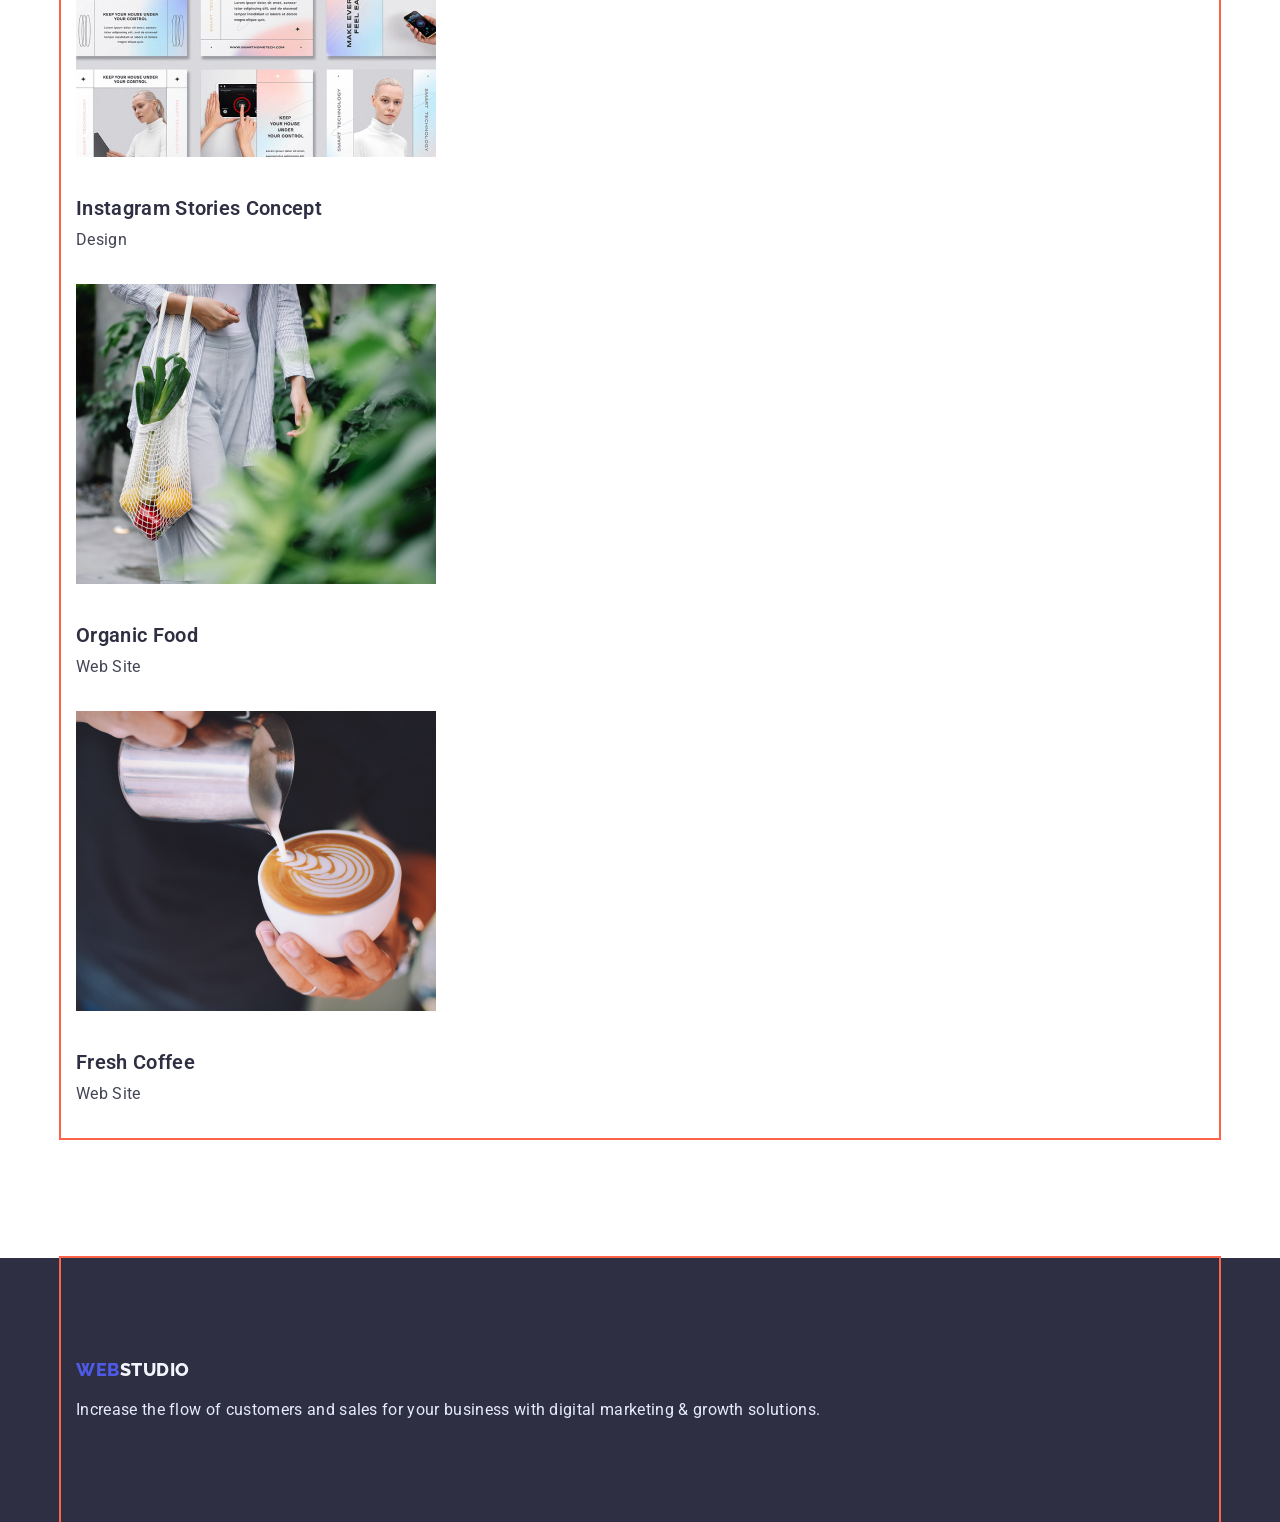
==== commit 32ed3fdf: "css" ====
--- a/portfoilo.html
+++ b/portfoilo.html
@@ -27,8 +27,8 @@
           </a>
           <!--Navigation-->
           <ul class="site-nav list">
-            <li><a href="./index.html" class="link current">Studio</a></li>
-            <li><a href="./portfoilo.html" class="link">Portfolio</a></li>
+            <li><a href="./index.html" class="link">Studio</a></li>
+            <li><a href="./portfoilo.html" class="link current">Portfolio</a></li>
             <li><a href="/" class="link">Contacts</a></li>
           </ul>
         </nav>
--- a/css/styles.css
+++ b/css/styles.css
@@ -49,8 +49,8 @@
 h6,
 p,
 ul {
-	margin-top: 0;
-	margin-bottom: 0;
+	padding: 0;
+	margin: 0;
 }
 
 body {
@@ -85,13 +85,20 @@
 	text-decoration: none;
 }
 
+.logo:hover,
+.logo:focus,
+.footer-logo:hover,
+.footer-logo:focus {
+	color: var(--accent-color);
+}
+
 .logo-part {
 	color: var(--accent-color);
 }
 
 /* Page header */
 .page-header {
-	background-color: #ccc;
+
 }
 
 /* Site nav */
@@ -157,6 +164,10 @@
 }
 
 /* Features, Team, Examples */
+
+.descr-list {
+	width: 264px;
+}
 
 .descr-list .title,
 .team-list .title,
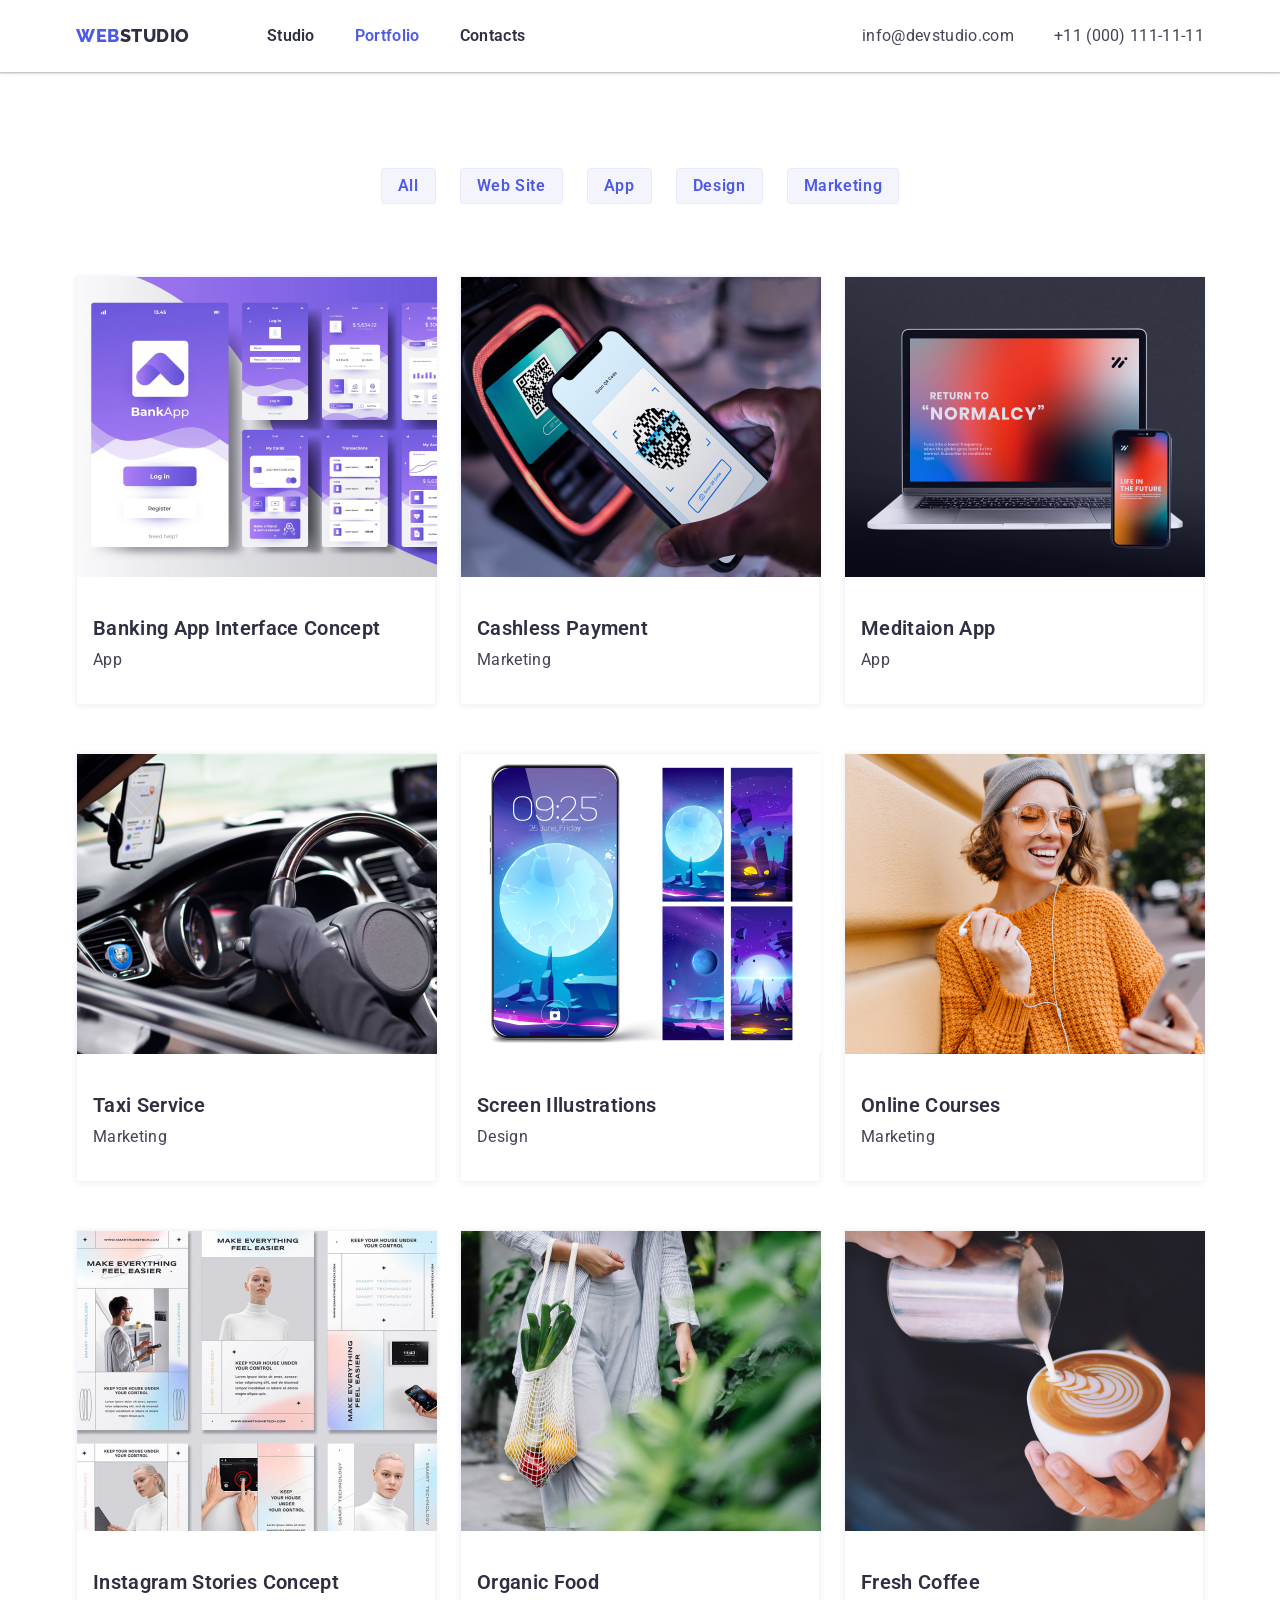
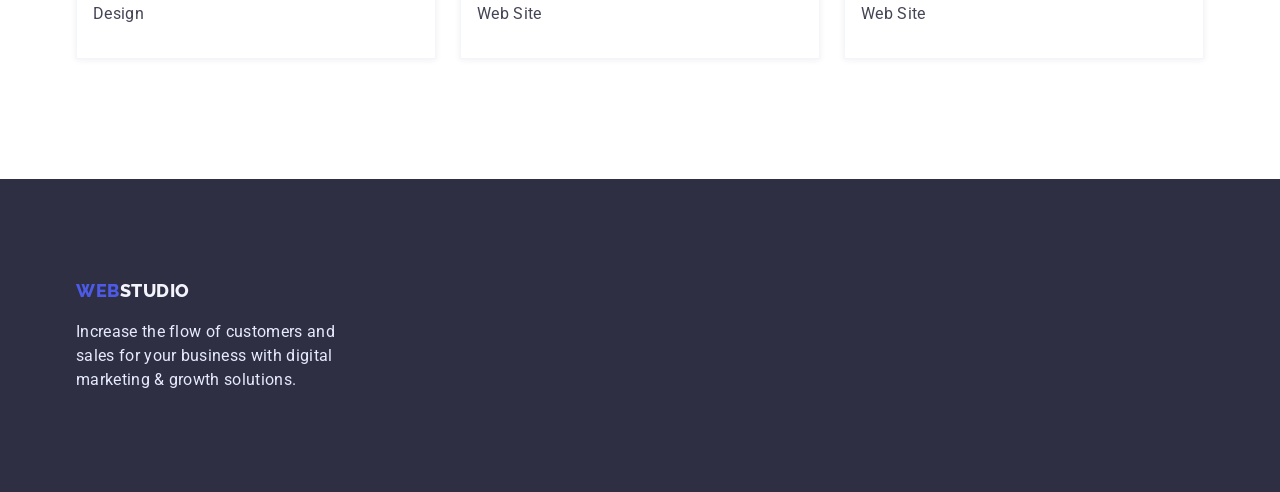
==== commit ca0b7617: "flex-box" ====
--- a/portfoilo.html
+++ b/portfoilo.html
@@ -19,27 +19,29 @@
   </head>
   <body>
     <header class="page-header">
-      <div class="container">
-        <nav>
+      <div class="container main-nav">
+        <nav class="main-nav">
           <!--Logo-->
           <a class="logo" href="./index.html">
             <span class="logo-part">Web</span>studio
           </a>
           <!--Navigation-->
           <ul class="site-nav list">
-            <li><a href="./index.html" class="link">Studio</a></li>
-            <li><a href="./portfoilo.html" class="link current">Portfolio</a></li>
-            <li><a href="/" class="link">Contacts</a></li>
+            <li class="item"><a href="./index.html" class="link">Studio</a></li>
+            <li class="item">
+              <a href="./portfoilo.html" class="link current">Portfolio</a>
+            </li>
+            <li class="item"><a href="/" class="link">Contacts</a></li>
           </ul>
         </nav>
         <!--Contacts-->
         <ul class="contacts list">
-          <li>
+          <li class="item">
             <a href="mailto:info@devstudio.com" class="contacts-link"
               >info@devstudio.com</a
             >
           </li>
-          <li>
+          <li class="item">
             <a href="tel:+110001111111" class="contacts-link"
               >+11 (000) 111-11-11</a
             >
@@ -55,22 +57,26 @@
           <!--Filter-->
           <h2 class="section-title secret-name">Navigation</h2>
           <ul class="filter list">
-            <li><button class="button secondary" type="button">All</button></li>
-            <li>
+            <li class="item">
+              <button class="button secondary" type="button">All</button>
+            </li>
+            <li class="item">
               <button class="button secondary" type="button">Web Site</button>
             </li>
-            <li><button class="button secondary" type="button">App</button></li>
-            <li>
+            <li class="item">
+              <button class="button secondary" type="button">App</button>
+            </li>
+            <li class="item">
               <button class="button secondary" type="button">Design</button>
             </li>
-            <li>
+            <li class="item">
               <button class="button secondary" type="button">Marketing</button>
             </li>
           </ul>
           <!-- Work Illustrations -->
           <h2 class="section-title secret-name">Works</h2>
           <ul class="work-list list">
-            <li>
+            <li class="item">
               <img
                 class="image"
                 src="./images/banking_app.jpg"
@@ -81,7 +87,7 @@
               <h3 class="title">Banking App Interface Concept</h3>
               <p>App</p>
             </li>
-            <li>
+            <li class="item">
               <img
                 class="image"
                 src="./images/qr.jpg"
@@ -92,7 +98,7 @@
               <h3 class="title">Cashless Payment</h3>
               <p>Marketing</p>
             </li>
-            <li>
+            <li class="item">
               <img
                 class="image"
                 src="./images/meditaion_app_on_iphone_and_macbook.jpg"
@@ -103,7 +109,7 @@
               <h3 class="title">Meditaion App</h3>
               <p>App</p>
             </li>
-            <li>
+            <li class="item">
               <img
                 class="image"
                 src="./images/driver_in_car.jpg"
@@ -114,7 +120,7 @@
               <h3 class="title">Taxi Service</h3>
               <p>Marketing</p>
             </li>
-            <li>
+            <li class="item">
               <img
                 class="image"
                 src="./images/screen_illustrations.jpg"
@@ -125,7 +131,7 @@
               <h3 class="title">Screen Illustrations</h3>
               <p>Design</p>
             </li>
-            <li>
+            <li class="item">
               <img
                 class="image"
                 src="./images/girl_with_iphone.jpg"
@@ -136,7 +142,7 @@
               <h3 class="title">Online Courses</h3>
               <p>Marketing</p>
             </li>
-            <li>
+            <li class="item">
               <img
                 class="image"
                 src="./images/instagram_stories_concept.jpg"
@@ -147,7 +153,7 @@
               <h3 class="title">Instagram Stories Concept</h3>
               <p>Design</p>
             </li>
-            <li>
+            <li class="item">
               <img
                 class="image"
                 src="./images/women_with_organic_food.jpg"
@@ -158,7 +164,7 @@
               <h3 class="title">Organic Food</h3>
               <p>Web Site</p>
             </li>
-            <li>
+            <li class="item">
               <img
                 class="image"
                 src="./images/barista_making_coffe.jpg"
--- a/css/styles.css
+++ b/css/styles.css
@@ -68,8 +68,6 @@
 	margin-left: auto;
 	margin-right: auto;
 	width: 1158px;
-
-	outline: 2px solid tomato;
 }
 
 /* Logo */
@@ -98,15 +96,47 @@
 
 /* Page header */
 .page-header {
-
+	box-shadow: 0px 2px 1px rgba(46, 47, 66, 0.08), 0px 1px 1px rgba(46, 47, 66, 0.16), 0px 1px 6px rgba(46, 47, 66, 0.08);
 }
 
 /* Site nav */
 
+.main-nav {
+	display: flex;
+	align-items: center;
+	justify-content: space-between;
+}
+
+.site-nav {
+	display: flex;
+	margin-left: 77px;
+}
+
+.site-nav .item+.item {
+	margin-left: 40px;
+}
+
 .site-nav .link {
+	display: block;
+	padding-top: 24px;
+	padding-bottom: 24px;
+
 	color: var(--title-text-color);
 	font-weight: 600;
 	text-decoration: none;
+}
+
+.contacts {
+	display: flex;
+}
+
+.contacts-link {
+	color: var(--primary-text-color);
+	text-decoration: none;
+}
+
+.contacts .item+.item {
+	margin-left: 40px;
 }
 
 .site-nav .link:hover,
@@ -116,11 +146,6 @@
 	color: var(--accent-color);
 }
 
-.contacts-link {
-	text-decoration: none;
-	color: var(--primary-text-color)
-}
-
 .site-nav .link.current {
 	color: var(--accent-color);
 }
@@ -130,6 +155,9 @@
 /* Hero */
 
 .hero {
+	padding-top: 192px;
+	padding-bottom: 192px;
+
 	background-color: var(--title-text-color);
 	text-align: center;
 }
@@ -137,6 +165,7 @@
 .hero-title {
 	margin-top: 0;
 	margin-bottom: 48px;
+
 	color: var(--primary-white-color);
 	font-weight: 600;
 	font-size: 56px;
@@ -155,80 +184,138 @@
 }
 
 .section-title {
+	margin-bottom: 72px;
+
 	color: var(--title-text-color);
 	font-weight: 600;
 	font-size: var(--section-title-font-size);
 	line-height: var(--section-title-line-height);
 	text-align: center;
-	margin-bottom: 72px;
+	text-transform: capitalize;
 }
 
 /* Features, Team, Examples */
 
-.descr-list {
+.descr-list,
+.team-list {
+	display: flex;
+}
+
+.descr-list .item,
+.team-list .card {
 	width: 264px;
+	margin-right: 24px;
+}
+
+.example-list,
+.work-list {
+	display: flex;
+	flex-wrap: wrap;
+}
+
+.example-list .item,
+.work-list .item {
+	width: 360px;
+	margin-right: 24px;
+	margin-bottom: 48px;
+}
+
+.work-list .item {
+	border: 0.5px solid #F4F4FD;
+	box-shadow: 0px 1px 6px rgba(46, 47, 66, 0.08);
+}
+
+.work-list .title,
+.team-list .title {
+	padding-left: 16px;
+}
+
+.descr-list .item:nth-child(4n),
+.team-list .card:nth-child(4n),
+.example-list .item:nth-child(3n),
+.work-list .item:nth-child(3n) {
+	margin-right: 0;
+}
+
+.example-list .item:nth-last-child(-n+3),
+.work-list .item:nth-last-child(-n+3) {
+	margin-bottom: 0;
 }
 
 .descr-list .title,
 .team-list .title,
 .work-list .title {
+	margin-bottom: 8px;
+
 	color: var(--title-text-color);
 	font-weight: 600;
 	font-size: var(--title-font-size);
 	line-height: var(--title-line-height);
-	margin-bottom: 8px;
-}
+}
+
+.team {
+	background-color: var(--secondary-white-color);
+}
+
+.card {
+	background-color: var(--primary-white-color);
+	width: 264px;
+
+	box-shadow: 0px 1px 6px rgba(46, 47, 66, 0.08), 0px 1px 1px rgba(46, 47, 66, 0.16), 0px 2px 1px rgba(46, 47, 66, 0.08);
+	border-radius: 0px 0px 4px 4px;
+}
+
+.card>p,
+.work-list p {
+	padding-bottom: 32px;
+	padding-left: 16px;
+}
+
+.image {
+	margin-bottom: 32px;
+}
+
+/* Filter */
 
 .filter {
 	padding-top: 96px;
 	padding-bottom: 72px;
-}
-
-.team {
-	background-color: var(--secondary-white-color);
-}
-
-.card {
-	background-color: var(--primary-white-color);
-	width: 264px;
-	outline: 2px solid tomato;
-}
-
-.card>p,
-.work-list p {
-	padding-bottom: 32px;
-}
-
-.image {
-	margin-bottom: 32px;
+	display: flex;
+	justify-content: center;
+}
+
+.filter .item:not(:last-child) {
+	margin-right: 24px;
 }
 
 /* Button */
 
 .button {
 	padding: 8px 16px;
+
+	color: var(--title-text-color);
+	background-color: var(--primary-white-color);
+	cursor: pointer;
+	font-weight: 600;
+	letter-spacing: var(--btn-letter-spacing);
+
 	border: 1px solid transparent;
 	border-radius: 4px;
-	color: var(--title-text-color);
-	background-color: var(--primary-white-color);
-	cursor: pointer;
-	font-weight: 600;
-	letter-spacing: var(--btn-letter-spacing);
 }
 
 .button.primary {
-	box-shadow: 0px 4px 4px rgba(0, 0, 0, 0.15);
 	padding: 16px 32px;
-}
-
-.button.primary {
+
 	color: var(--primary-white-color);
 	background-color: var(--accent-color);
+
+	box-shadow: 0px 4px 4px rgba(0, 0, 0, 0.15);
 }
 
 .button.secondary {
 	color: var(--accent-color);
 	background-color: var(--secondary-white-color);
+
 	border-color: var(--footer-white-color);
 }
 
@@ -236,31 +323,43 @@
 .button.primary:focus {
 	color: var(--accent-color);
 	background-color: var(--secondary-white-color);
+
 	border-color: var(--footer-white-color);
 }
 
 .button.secondary:hover,
 .button.secondary:focus {
-	box-shadow: 0px 3px 1px rgba(0, 0, 0, 0.1), 0px 2px 1px rgba(0, 0, 0, 0.08), 0px 2px 2px rgba(0, 0, 0, 0.12);
 	color: var(--primary-white-color);
 	background-color: var(--accent-color);
+
 	border-color: var(--accent-color);
+	box-shadow: 0px 3px 1px rgba(0, 0, 0, 0.1), 0px 2px 1px rgba(0, 0, 0, 0.08), 0px 2px 2px rgba(0, 0, 0, 0.12);
 }
 
 /* Footer */
 
 .footer-logo {
 	display: inline-block;
+
 	color: var(--secondary-white-color);
-	margin-bottom: 16px;
-	margin-top: 100px;
 }
 
 .footer {
 	background-color: var(--title-text-color);
 }
 
+.footer .container {
+	padding-top: 100px;
+	padding-bottom: 100px;
+}
+
 .footer .text {
+	width: 264px;
+	margin-top: 16px;
+
 	color: var(--footer-white-color);
-	padding-bottom: 100px;
+	font-size: var(--main-font-size);
+	line-height: var(--main-line-height);
+	letter-spacing: var(--main-letter-spacing);
+
 }
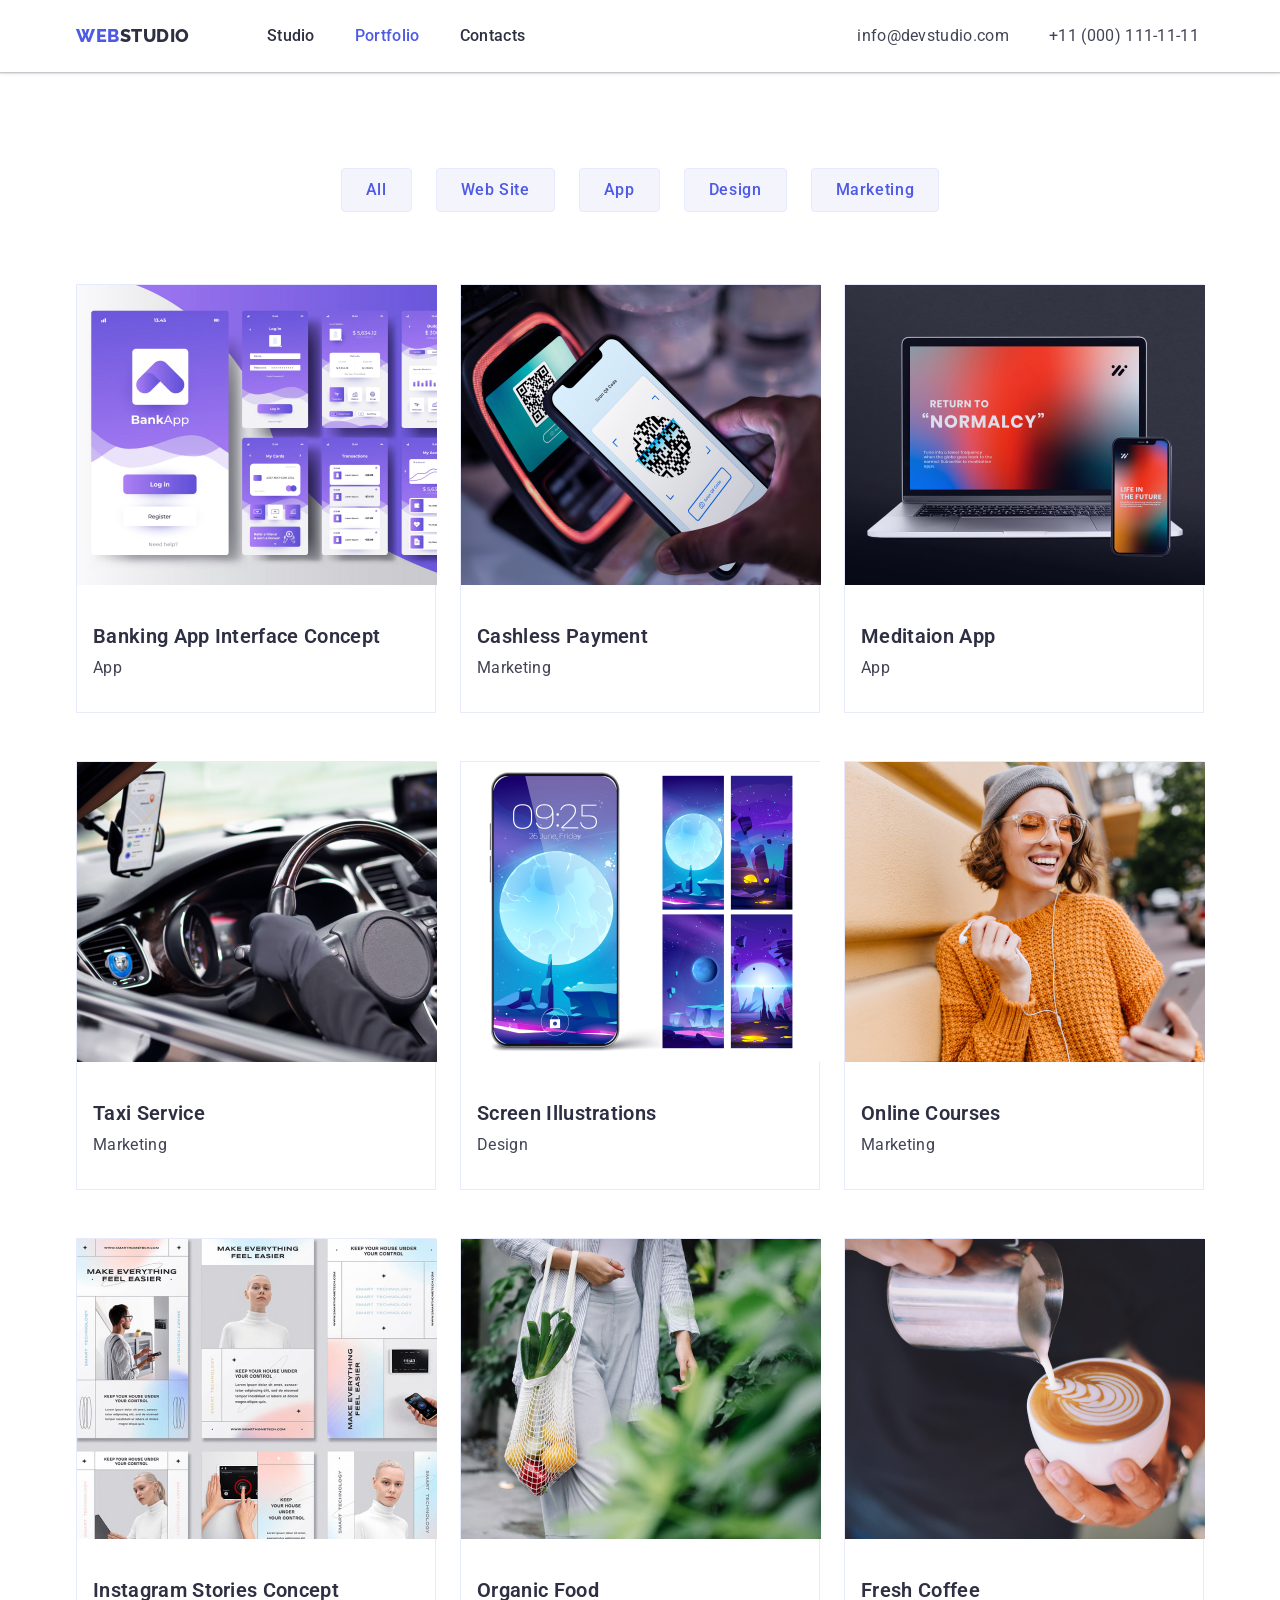
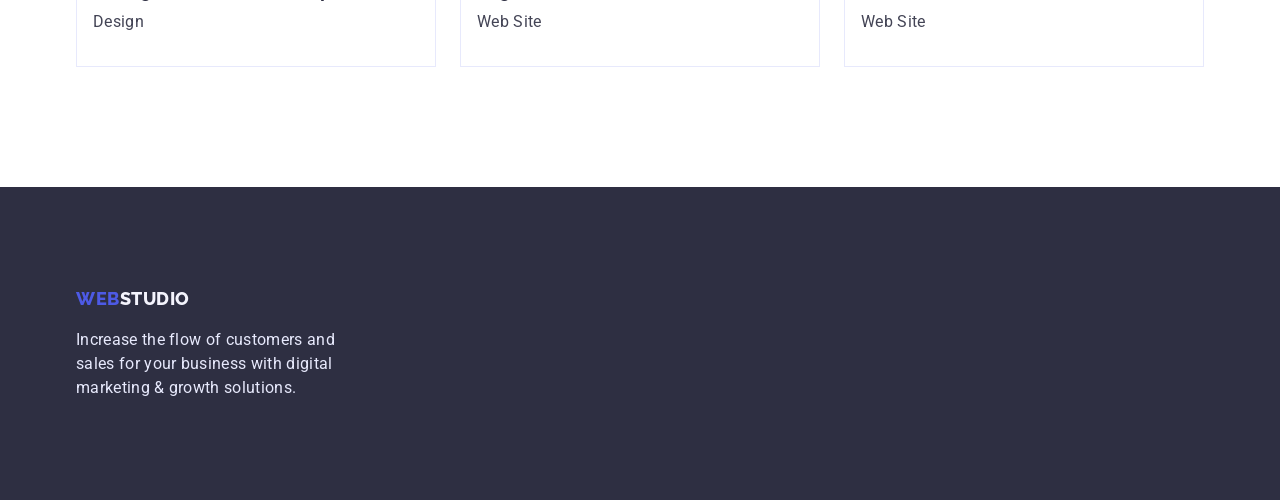
==== commit ddd74aac: "corrections" ====
--- a/portfoilo.html
+++ b/portfoilo.html
@@ -51,7 +51,7 @@
     </header>
 
     <main>
-      <section class="section no-toppadding">
+      <section class="section toppadding">
         <div class="container">
           <h1 class="section-title secret-name">Portfolio</h1>
           <!--Filter-->
--- a/css/styles.css
+++ b/css/styles.css
@@ -83,12 +83,12 @@
 	text-decoration: none;
 }
 
-.logo:hover,
+/* .logo:hover,
 .logo:focus,
 .footer-logo:hover,
 .footer-logo:focus {
 	color: var(--accent-color);
-}
+} */
 
 .logo-part {
 	color: var(--accent-color);
@@ -104,7 +104,6 @@
 .main-nav {
 	display: flex;
 	align-items: center;
-	justify-content: space-between;
 }
 
 .site-nav {
@@ -112,8 +111,12 @@
 	margin-left: 77px;
 }
 
-.site-nav .item+.item {
+/* .site-nav .item+.item {
 	margin-left: 40px;
+} */
+
+.site-nav .item:not(:last-child) {
+	margin-right: 40px;
 }
 
 .site-nav .link {
@@ -122,12 +125,13 @@
 	padding-bottom: 24px;
 
 	color: var(--title-text-color);
-	font-weight: 600;
+	font-weight: 500;
 	text-decoration: none;
 }
 
 .contacts {
 	display: flex;
+	margin-left: 332px;
 }
 
 .contacts-link {
@@ -163,7 +167,9 @@
 }
 
 .hero-title {
-	margin-top: 0;
+	width: 494px;
+	margin-left: auto;
+	margin-right: auto;
 	margin-bottom: 48px;
 
 	color: var(--primary-white-color);
@@ -181,6 +187,10 @@
 
 .section.no-toppadding {
 	padding-top: 0;
+}
+
+.toppadding {
+	padding-top: 96px;
 }
 
 .section-title {
@@ -221,14 +231,15 @@
 }
 
 .work-list .item {
-	border: 0.5px solid #F4F4FD;
-	box-shadow: 0px 1px 6px rgba(46, 47, 66, 0.08);
+	border: 1px solid var(--footer-white-color);
 }
 
 .work-list .title,
 .team-list .title {
 	padding-left: 16px;
-}
+	padding-top: 32px;
+}
+
 
 .descr-list .item:nth-child(4n),
 .team-list .card:nth-child(4n),
@@ -271,15 +282,12 @@
 	padding-left: 16px;
 }
 
-.image {
-	margin-bottom: 32px;
-}
+.image {}
 
 /* Filter */
 
 .filter {
-	padding-top: 96px;
-	padding-bottom: 72px;
+	margin-bottom: 72px;
 	display: flex;
 	justify-content: center;
 }
@@ -291,12 +299,12 @@
 /* Button */
 
 .button {
-	padding: 8px 16px;
+	padding: 12px 24px;
 
 	color: var(--title-text-color);
 	background-color: var(--primary-white-color);
 	cursor: pointer;
-	font-weight: 600;
+	font-weight: 500;
 	letter-spacing: var(--btn-letter-spacing);
 
 	border: 1px solid transparent;
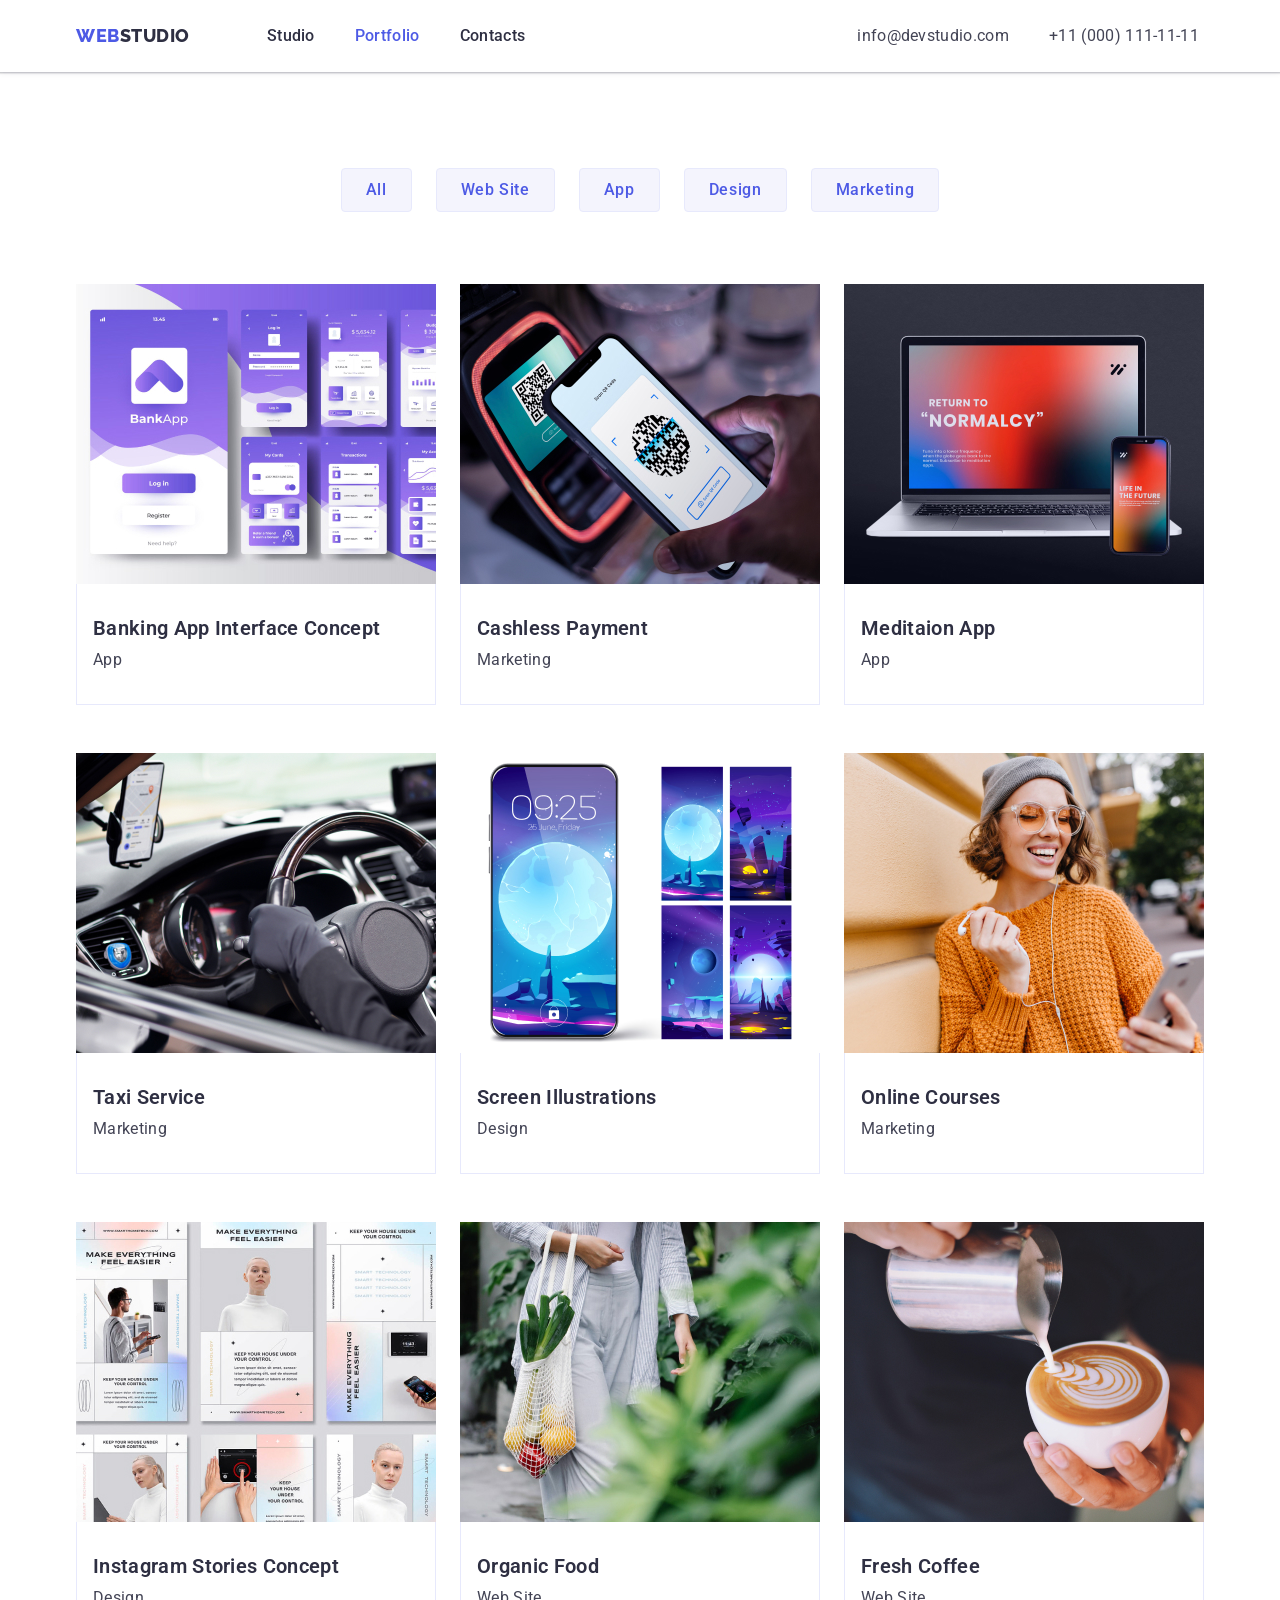
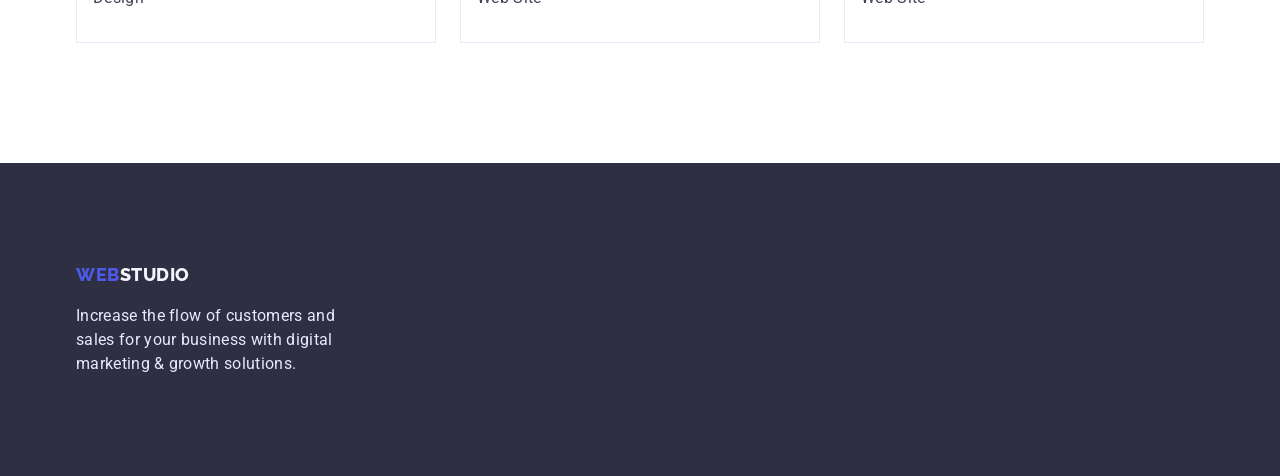
==== commit 8485820d: "corrections" ====
--- a/portfoilo.html
+++ b/portfoilo.html
@@ -84,8 +84,10 @@
                 width="360"
                 height="300"
               />
-              <h3 class="title">Banking App Interface Concept</h3>
-              <p>App</p>
+              <div class="work-content">
+                <h3 class="title">Banking App Interface Concept</h3>
+                <p>App</p>
+              </div>
             </li>
             <li class="item">
               <img
@@ -95,8 +97,10 @@
                 width="360"
                 height="300"
               />
-              <h3 class="title">Cashless Payment</h3>
-              <p>Marketing</p>
+              <div class="work-content">
+                <h3 class="title">Cashless Payment</h3>
+                <p>Marketing</p>
+              </div>
             </li>
             <li class="item">
               <img
@@ -106,8 +110,10 @@
                 width="360"
                 height="300"
               />
-              <h3 class="title">Meditaion App</h3>
-              <p>App</p>
+              <div class="work-content">
+                <h3 class="title">Meditaion App</h3>
+                <p>App</p>
+              </div>
             </li>
             <li class="item">
               <img
@@ -117,8 +123,10 @@
                 width="360"
                 height="300"
               />
-              <h3 class="title">Taxi Service</h3>
-              <p>Marketing</p>
+              <div class="work-content">
+                <h3 class="title">Taxi Service</h3>
+                <p>Marketing</p>
+              </div>
             </li>
             <li class="item">
               <img
@@ -128,8 +136,10 @@
                 width="360"
                 height="300"
               />
-              <h3 class="title">Screen Illustrations</h3>
-              <p>Design</p>
+              <div class="work-content">
+                <h3 class="title">Screen Illustrations</h3>
+                <p>Design</p>
+              </div>
             </li>
             <li class="item">
               <img
@@ -139,8 +149,10 @@
                 width="360"
                 height="300"
               />
-              <h3 class="title">Online Courses</h3>
-              <p>Marketing</p>
+              <div class="work-content">
+                <h3 class="title">Online Courses</h3>
+                <p>Marketing</p>
+              </div>
             </li>
             <li class="item">
               <img
@@ -150,8 +162,10 @@
                 width="360"
                 height="300"
               />
-              <h3 class="title">Instagram Stories Concept</h3>
-              <p>Design</p>
+              <div class="work-content">
+                <h3 class="title">Instagram Stories Concept</h3>
+                <p>Design</p>
+              </div>
             </li>
             <li class="item">
               <img
@@ -161,8 +175,10 @@
                 width="360"
                 height="300"
               />
-              <h3 class="title">Organic Food</h3>
-              <p>Web Site</p>
+              <div class="work-content">
+                <h3 class="title">Organic Food</h3>
+                <p>Web Site</p>
+              </div>
             </li>
             <li class="item">
               <img
@@ -172,8 +188,10 @@
                 width="360"
                 height="300"
               />
-              <h3 class="title">Fresh Coffee</h3>
-              <p>Web Site</p>
+              <div class="work-content">
+                <h3 class="title">Fresh Coffee</h3>
+                <p>Web Site</p>
+              </div>
             </li>
           </ul>
         </div>
--- a/css/styles.css
+++ b/css/styles.css
@@ -53,6 +53,11 @@
 	margin: 0;
 }
 
+img {
+	display: block;
+	max-width: 100%;
+}
+
 body {
 	color: var(--primary-text-color);
 	background-color: var(--primary-white-color);
@@ -111,10 +116,6 @@
 	margin-left: 77px;
 }
 
-/* .site-nav .item+.item {
-	margin-left: 40px;
-} */
-
 .site-nav .item:not(:last-child) {
 	margin-right: 40px;
 }
@@ -230,14 +231,31 @@
 	margin-bottom: 48px;
 }
 
-.work-list .item {
-	border: 1px solid var(--footer-white-color);
-}
-
-.work-list .title,
+.work-content {
+	border-left: 1px solid var(--footer-white-color);
+	border-bottom: 1px solid var(--footer-white-color);
+	border-right: 1px solid var(--footer-white-color);
+}
+
+/* .work-list .title,
 .team-list .title {
 	padding-left: 16px;
 	padding-top: 32px;
+}
+
+.card>p,
+.work-list p {
+	padding-bottom: 32px;
+	padding-left: 16px;
+} */
+
+.work-content {
+	padding: 32px 16px;
+}
+
+.card-content {
+	padding: 32px 16px;
+	text-align: center;
 }
 
 
@@ -276,13 +294,9 @@
 	border-radius: 0px 0px 4px 4px;
 }
 
-.card>p,
-.work-list p {
-	padding-bottom: 32px;
-	padding-left: 16px;
-}
-
-.image {}
+
+.image {
+}
 
 /* Filter */
 
